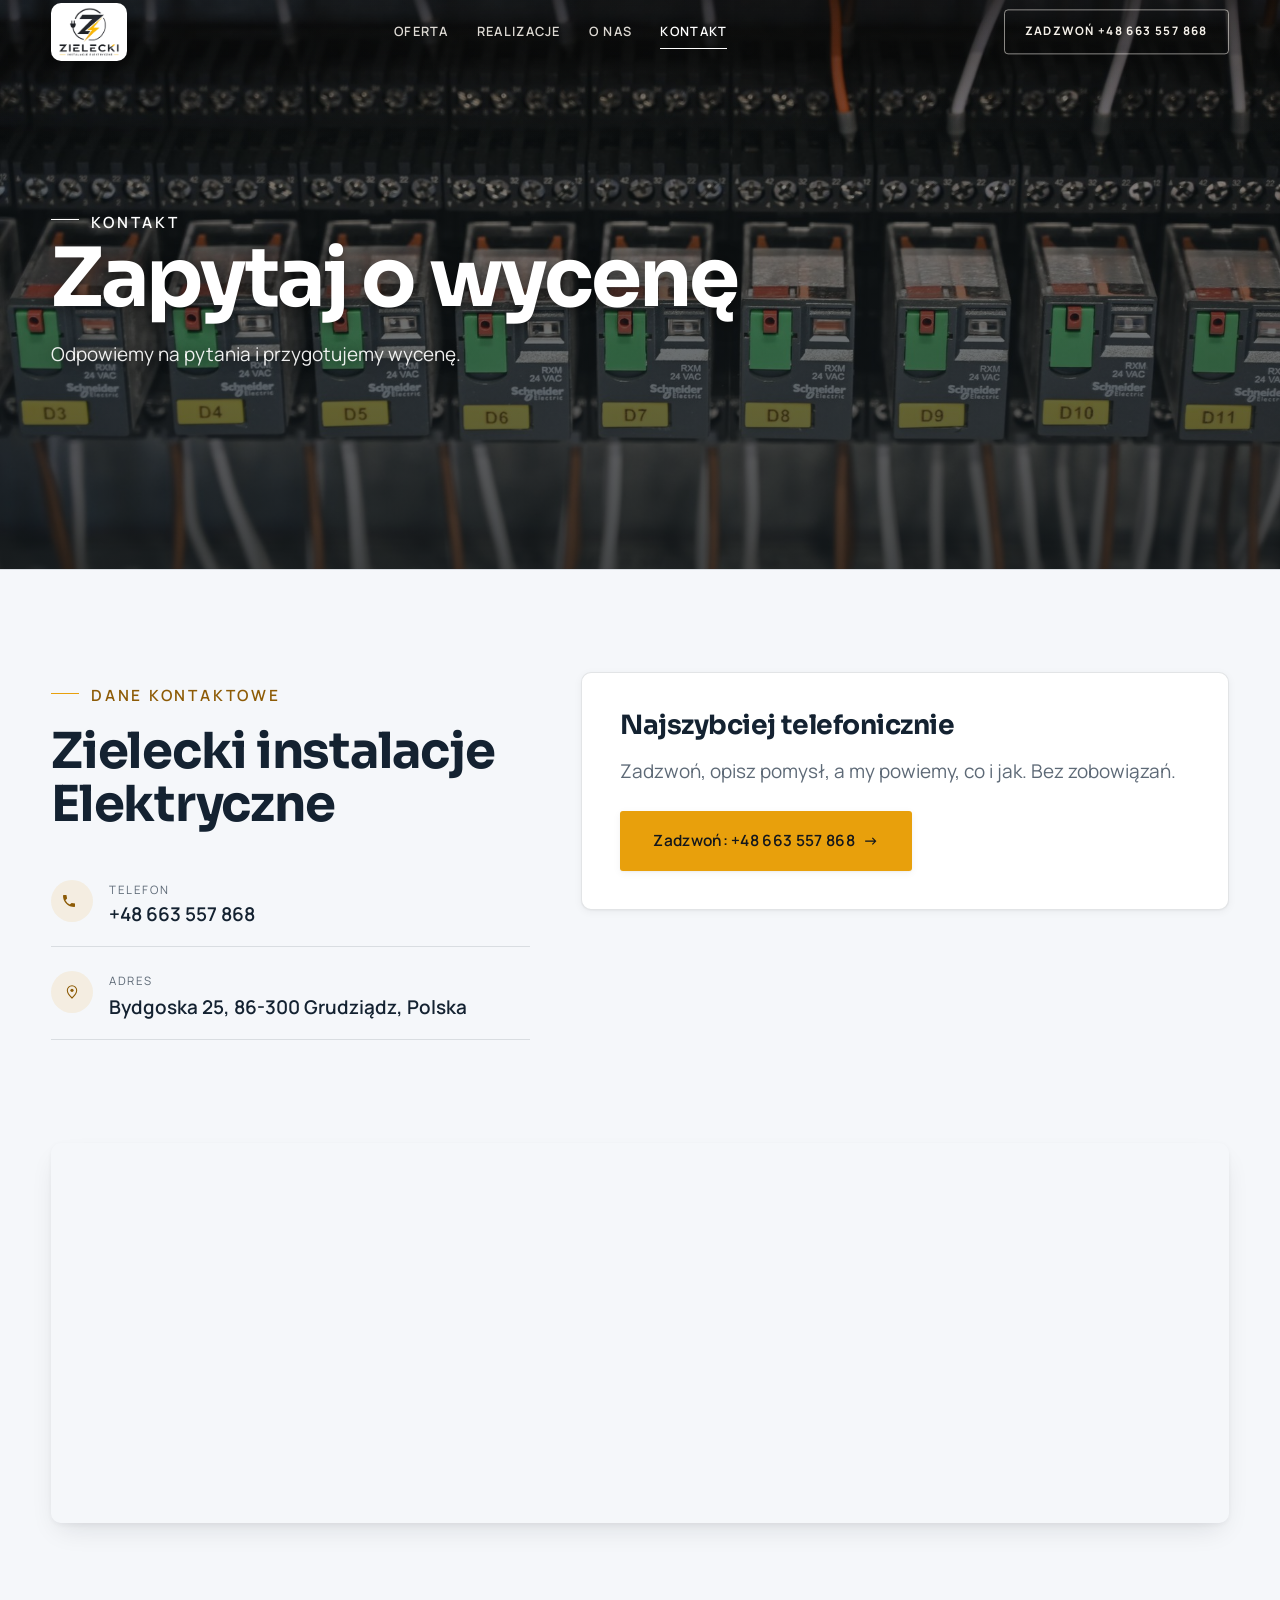
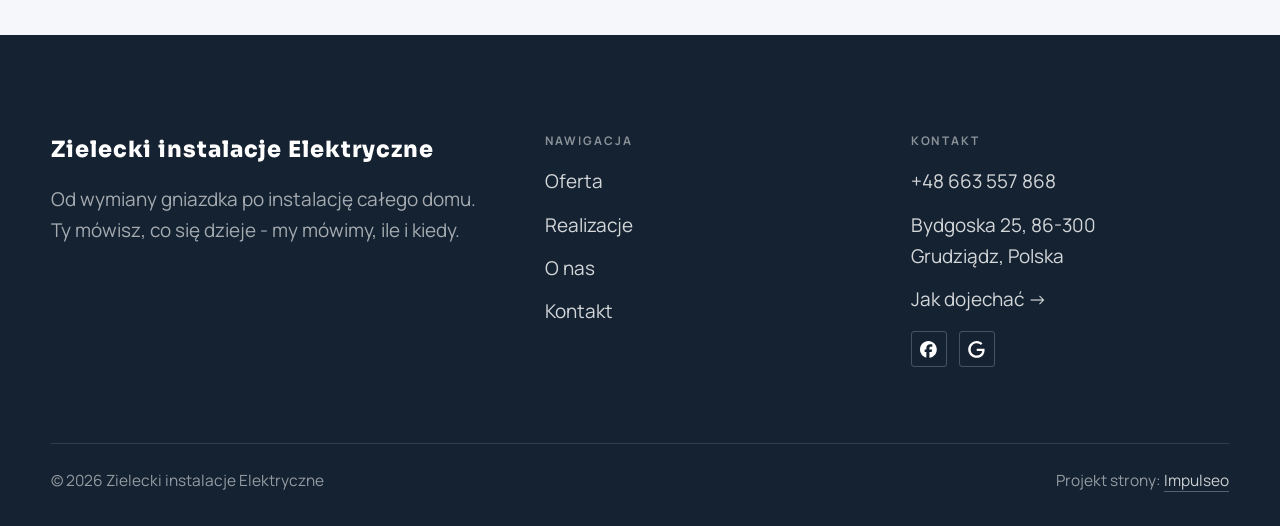
==== kontakt.html @ a2bf8d5e "Strona demo: zielecki-instalacje-elektryczne" ====
<!DOCTYPE html>
<html lang="pl">
<head>
<meta charset="UTF-8">
<meta name="viewport" content="width=device-width, initial-scale=1.0">
<title>Kontakt - Zielecki instalacje Elektryczne</title>
<meta name="description" content="Kontakt Zielecki instalacje Elektryczne - Bydgoska 25, 86-300 Grudziądz, Polska">
<link rel="canonical" href="https://kris20032.github.io/zielecki-instalacje-elektryczne/kontakt.html">
<meta name="robots" content="noindex, nofollow">
<meta property="og:type" content="website">
<meta property="og:locale" content="pl_PL">
<meta property="og:site_name" content="Zielecki instalacje Elektryczne">
<meta property="og:title" content="Kontakt - Zielecki instalacje Elektryczne">
<meta property="og:description" content="Kontakt Zielecki instalacje Elektryczne - Bydgoska 25, 86-300 Grudziądz, Polska">
<meta property="og:url" content="https://kris20032.github.io/zielecki-instalacje-elektryczne/kontakt.html">
<meta property="og:image" content="https://kris20032.github.io/zielecki-instalacje-elektryczne/img/og.jpg">
<meta property="og:image:width" content="1200">
<meta property="og:image:height" content="630">
<meta name="twitter:card" content="summary_large_image">
<link rel="preconnect" href="https://fonts.googleapis.com">
<link rel="preconnect" href="https://fonts.gstatic.com" crossorigin>
<link href="https://fonts.googleapis.com/css2?family=Sora:wght@600;700;800&family=Manrope:wght@400;500;600&display=swap" rel="stylesheet">
<link rel="stylesheet" href="assets/styles.css?v=295d6cc1">
</head>
<body>

<header class="nav">
  <div class="wrap nav-inner">
    <a class="brand brand-has-logo" href="index.html"><img class="brand-logo" src="img/logo.png" alt="Zielecki instalacje Elektryczne" width="615" height="501" decoding="async"></a>
    <nav class="nav-links">
      <a href="oferta.html">Oferta</a>
      <a href="realizacje.html">Realizacje</a>
      <a href="o-nas.html">O nas</a>
      <a href="kontakt.html" class="active" aria-current="page">Kontakt</a>
      <a href="tel:+48663557868" class="btn btn-accent">Zadzwoń +48 663 557 868</a>
    </nav>
    <button class="nav-toggle" aria-label="Menu"><span></span><span></span><span></span></button>
  </div>
</header>

<main>
<section class="pagehead">
  <img src="img/g14.jpg" alt="Zielecki instalacje Elektryczne - Zapytaj o wycenę" width="1880" height="1251" decoding="async">
  <div class="wrap">
    <span class="eyebrow">Kontakt</span>
    <h1>Zapytaj o wycenę</h1>
    <p>Odpowiemy na pytania i przygotujemy wycenę.</p>
  </div>
</section>
<section>
  <div class="wrap contact-grid">
    <div class="reveal">
      <span class="eyebrow">Dane kontaktowe</span>
      <h2 style="margin:var(--space-4) 0 var(--space-6)">Zielecki instalacje Elektryczne</h2>
      <div class="info-list">
        <div class="info-row"><div class="ic"><svg class="ico-tel" width="16" height="16" viewBox="0 0 24 24" fill="none" aria-hidden="true"><path d="M6.6 10.8a15.5 15.5 0 0 0 6.6 6.6l2.2-2.2a1 1 0 0 1 1-.24 11.4 11.4 0 0 0 3.6.58 1 1 0 0 1 1 1V20a1 1 0 0 1-1 1A17 17 0 0 1 3 4a1 1 0 0 1 1-1h3.5a1 1 0 0 1 1 1c0 1.25.2 2.46.58 3.6a1 1 0 0 1-.25 1l-2.23 2.2Z" fill="currentColor"/></svg></div><div><div class="lbl">Telefon</div><a class="val" href="tel:+48663557868">+48 663 557 868</a></div></div>
        <div class="info-row"><div class="ic"><svg class="ico-pin" width="16" height="16" viewBox="0 0 24 24" fill="none" aria-hidden="true"><path d="M12 21s7-6.1 7-11.5A7 7 0 0 0 5 9.5C5 14.9 12 21 12 21Z" stroke="currentColor" stroke-width="1.6" fill="none"/><circle cx="12" cy="9.5" r="2.4" fill="currentColor"/></svg></div><div><div class="lbl">Adres</div><div class="val">Bydgoska 25, 86-300 Grudziądz, Polska</div></div></div>
      </div>
    </div>
    <div class="reveal">
      <div class="form">
        <h3 style="margin-bottom:var(--space-4)">Najszybciej telefonicznie</h3>
        <p class="muted" style="margin-bottom:var(--space-5)">Zadzwoń, opisz pomysł, a my powiemy, co i jak. Bez zobowiązań.</p>
        <a href="tel:+48663557868" class="btn btn-accent" style="justify-content:center">Zadzwoń: +48 663 557 868 <span class="arr">→</span></a>
      </div>
    </div>
  </div>
</section>
<section style="padding-top:0">
  <div class="wrap reveal">
    <iframe class="map" title="Zielecki instalacje Elektryczne - Grudziądz" src="https://maps.google.com/maps?q=53.4748851%2C18.7412002&z=15&output=embed" loading="lazy" referrerpolicy="no-referrer-when-downgrade"></iframe>
  </div>
</section>
</main>

<footer>
  <div class="wrap">
    <div class="foot-grid">
      <div class="foot-brand">
        <div class="name">Zielecki instalacje Elektryczne</div>
        <p>Od wymiany gniazdka po instalację całego domu. Ty mówisz, co się dzieje - my mówimy, ile i kiedy.</p>
      </div>
      <div class="foot-col">
        <h4>Nawigacja</h4>
        <a href="oferta.html">Oferta</a>
        <a href="realizacje.html">Realizacje</a>
        <a href="o-nas.html">O nas</a>
        <a href="kontakt.html">Kontakt</a>
      </div>
      <div class="foot-col">
        <h4>Kontakt</h4>
        <a href="tel:+48663557868">+48 663 557 868</a>
        <p>Bydgoska 25, 86-300 Grudziądz, Polska</p>
        <a href="https://maps.google.com/?cid=4950786226111756278&g_mp=Cidnb29nbGUubWFwcy5wbGFjZXMudjEuUGxhY2VzLlNlYXJjaFRleHQQAhgEIAA" target="_blank" rel="noopener">Jak dojechać →</a>
      <div class="foot-soc">
        <a class="soc" href="https://www.facebook.com/p/Zielecki-instalacje-elektryczne-100069673297757/" target="_blank" rel="noopener" aria-label="Facebook - Zielecki instalacje Elektryczne"><svg viewBox="0 0 24 24" aria-hidden="true" focusable="false"><path d="M9.101 23.691v-7.98H6.627v-3.667h2.474v-1.58c0-4.085 1.848-5.978 5.858-5.978.401 0 .955.042 1.468.103a8.68 8.68 0 0 1 1.141.195v3.325a8.623 8.623 0 0 0-.653-.036 26.805 26.805 0 0 0-.733-.009c-.707 0-1.259.096-1.675.309a1.686 1.686 0 0 0-.679.622c-.258.42-.374.995-.374 1.752v1.297h3.919l-.386 2.103-.287 1.564h-3.246v8.245C19.396 23.238 24 18.179 24 12.044c0-6.627-5.373-12-12-12s-12 5.373-12 12c0 5.628 3.874 10.35 9.101 11.647Z" fill="currentColor"/></svg></a>
        <a class="soc" href="https://maps.google.com/?cid=4950786226111756278&g_mp=Cidnb29nbGUubWFwcy5wbGFjZXMudjEuUGxhY2VzLlNlYXJjaFRleHQQAhgEIAA" target="_blank" rel="noopener" aria-label="Google - Zielecki instalacje Elektryczne"><svg viewBox="0 0 24 24" aria-hidden="true" focusable="false"><path d="M12.48 10.92v3.28h7.84c-.24 1.84-.853 3.187-1.787 4.133-1.147 1.147-2.933 2.4-6.053 2.4-4.827 0-8.6-3.893-8.6-8.72s3.773-8.72 8.6-8.72c2.6 0 4.507 1.027 5.907 2.347l2.307-2.307C18.747 1.44 16.133 0 12.48 0 5.867 0 .307 5.387.307 12s5.56 12 12.173 12c3.573 0 6.267-1.173 8.373-3.36 2.16-2.16 2.84-5.213 2.84-7.667 0-.76-.053-1.467-.173-2.053H12.48z" fill="currentColor"/></svg></a>
      </div>
      </div>
    </div>
    <div class="foot-bot">
      <span>© 2026 Zielecki instalacje Elektryczne</span>
      <span>Projekt strony: <a class="foot-credit" href="https://impulseo.pl" target="_blank" rel="noopener">Impulseo</a></span>
    </div>
  </div>
</footer>
<div class="sticky-call"><a class="sc-call" href="tel:+48663557868"><svg class="ico-tel" width="16" height="16" viewBox="0 0 24 24" fill="none" aria-hidden="true"><path d="M6.6 10.8a15.5 15.5 0 0 0 6.6 6.6l2.2-2.2a1 1 0 0 1 1-.24 11.4 11.4 0 0 0 3.6.58 1 1 0 0 1 1 1V20a1 1 0 0 1-1 1A17 17 0 0 1 3 4a1 1 0 0 1 1-1h3.5a1 1 0 0 1 1 1c0 1.25.2 2.46.58 3.6a1 1 0 0 1-.25 1l-2.23 2.2Z" fill="currentColor"/></svg> Zadzwoń</a><a class="sc-quote" href="kontakt.html">Wyślij zdjęcie usterki</a></div>
<div class="demo-wazne" data-do="2026-10-12" data-cykl="3" hidden><svg class="dw-ico" width="13" height="13" viewBox="0 0 24 24" fill="none" aria-hidden="true"><circle cx="12" cy="12" r="8.6" stroke="currentColor" stroke-width="1.8"/><path d="M12 7.2V12l3.3 2" stroke="currentColor" stroke-width="1.8" stroke-linecap="round"/></svg><span class="dw-txt"></span></div>

<script src="assets/main.js"></script>
</body>
</html>
---- assets/styles.css ----
/* ============================================================
   STOLBASZ — premium, architektoniczny B2B fit-out
   Jasna paleta, zero brązu. System wg premium-web-craft.
   Projekt strony: Impulseo (impulseo.pl)
   ============================================================ */

:root{
  /* PALETA — jasna, architektoniczna, chłodna */
  --paper:#f5f7fa;          /* główne tło */
  --paper-2:#e7edf3;        /* sekcje alternatywne (chłodny jasny szary) */
  --paper-3:#e7edf3;        /* delikatne wypełnienia */
  --ink:#142231;            /* tekst główny — chłodny grafit */
  --ink-soft:#2c3e52;       /* nagłówki drugorzędne */
  --muted:#697785;          /* tekst poboczny */
  --line:rgba(20,34,49,.12);/* hairline */
  --accent:#e8a00c;         /* stonowany petrol-slate — jedyny akcent */
  --accent-d:#c47f06;
  --accent-soft:rgba(232,160,12,.10);
  --dark:#142231;           /* sekcje ciemne (stopka/CTA) */

  /* HOVER ZDJĘĆ — JEDEN standard dla całego silnika (decyzja K. 04.08.2026, artefakt z wariantami).
     AKTUALNE (K.+Szymon 09.08.2026, wybór z artefaktu 6 wariantów): zoom 1.05 przy 1.4s -
     przy tak długim czasie mocniejszy kadr NIE skacze, tylko „oddycha". Poprzedni standard
     (1.02 / .55s z 04.08) odbierany jako dynamiczny i szybki.
     Spoczynek lekko przygaszony, ale TYLKO tam, gdzie jest mysz (@media hover:hover) —
     na telefonie zdjęcia zostają w pełnej jasności. */
  --img-zoom:1.05;                   /* K.+Szymon 09.08: wariant F z artefaktu porównawczego */
  --img-rest:brightness(.95) saturate(.99);
  --img-hot:brightness(1.06) saturate(1.05);
  --img-dur:1.4s;                    /* K.+Szymon 09.08 (wariant F): powoli = elegancko */
  --img-ease:cubic-bezier(.16,.84,.44,1);  /* miękki ogon, efekt „oddychania" */

  /* ODSTĘPY — skala 4/8 */
  --space-1:4px; --space-2:8px; --space-3:12px; --space-4:16px; --space-5:24px;
  --space-6:32px; --space-7:48px; --space-8:64px; --space-9:96px; --space-10:128px;

  /* TYPOGRAFIA — fluid clamp() (skala podbita 16.07.2026: większe, czytelniejsze litery — uwaga Adama) */
  --text-sm:clamp(.9rem,.87rem + .12vw,1rem);
  --text-base:clamp(1.08rem,1.04rem + .18vw,1.2rem);
  --text-lg:clamp(1.24rem,1.15rem + .34vw,1.44rem);
  --text-h3:clamp(1.34rem,1.22rem + .55vw,1.66rem);
  --text-h2:clamp(2.1rem,1.66rem + 2.1vw,3.1rem);
  --text-h1:clamp(2.9rem,2.1rem + 4vw,5.1rem);

  /* PROMIENIE — architektoniczne, raczej ostre */
  --r-sm:3px; --r-md:6px; --r-lg:10px;

  /* RUCH */
  --ease:cubic-bezier(.25,.46,.45,.94); --dur:.24s;

  /* CIENIE — miękkie, warstwowe */
  --sh-sm:0 1px 2px rgba(16,24,32,.04), 0 2px 8px rgba(16,24,32,.05);
  --sh-md:0 2px 6px rgba(16,24,32,.05), 0 12px 28px -8px rgba(16,24,32,.12);
  --sh-lg:0 6px 14px rgba(16,24,32,.07), 0 26px 56px -18px rgba(16,24,32,.22);

  --hairline:1px solid var(--line);

  --font-display:'Sora','Manrope',sans-serif;
  --font-body:'Manrope',sans-serif;
}

*{box-sizing:border-box;margin:0;padding:0}
html{scroll-behavior:smooth}
body{
  font-family:var(--font-body);
  font-size:var(--text-base);
  line-height:1.65;
  color:var(--ink);
  background:var(--paper);
  -webkit-font-smoothing:antialiased;
  text-rendering:optimizeLegibility;
}
img{max-width:100%;height:auto;display:block}  /* height:auto = width/height z atrybutów trzyma proporcje (TOP#12) */
a{color:inherit;text-decoration:none}

.wrap{width:min(92%,1180px);margin-inline:auto}
section{padding-block:clamp(52px,6.5vw,96px)}

h1,h2,h3{font-family:var(--font-display);font-weight:700;line-height:1.08;letter-spacing:-.02em;color:var(--ink)}
h1{font-size:var(--text-h1);letter-spacing:-.035em}
h2{font-size:var(--text-h2);letter-spacing:-.025em}
h3{font-size:var(--text-h3)}
/* MIARA — długość wiersza. WCAG 2.2 SC 1.4.8: max 80 znaków; Butterick: 45–90.
   68ch daje realnie 72–78 znaków polskiego tekstu, czyli z zapasem pod granicą.
   Wcześniej limit miał TYLKO <p> — <li>, <blockquote> i <dd> nie miały żadnego,
   i to jedyny powód, dla którego 23 bloki na dwóch oddanych stronach jadą po
   83–106 znaków w wierszu (pomiar 07.08.2026, bramka `miara`).
   ⚠️ Listy i definicje ograniczamy TYLKO bez klasy: `ul`/`ol` z klasą to u nas
   układ (siatki kafli, menu), a nie tekst ciągły — tam miarę wyznacza układ. */
/* 60ch, nie 68ch (K. 10.08): po zmianie fontów na węższe kroje (DM Sans i spółka)
   w 68ch mieściło się ~90 znaków - bramka pikselowa słusznie zgłaszała przekroczenie
   granicy 80. Pomiar na żywej przeglądarce: 60ch = 90 znaków, 53ch = ~78 znaków, czyli normę WCAG 1.4.8. */
:root{ --miara:53ch }
p{max-width:min(100%,var(--miara))}
blockquote,
ul:not([class])>li, ol:not([class])>li,
dl:not([class])>dd{max-width:min(100%,var(--miara))}

/* ⚠️ Świadomie BEZ wyjątku `.tile p,.card p,.svc p{max-width:none}`, choć nasuwa się sam:
   te akapity BYŁY już ograniczone (stare `p{max-width:65ch}`), więc „wyjątek" nie odblokowałby
   niczego nowego — tylko ROZLUŹNIŁ stan sprzed zmiany na wszystkich demach naraz.
   `figcaption` żadna z reguł wyżej nie dotyczy, więc też nie potrzebuje zwolnienia. */

/* ŁAMANIE. `balance` wyrównuje długości wierszy w nagłówku, `pretty` pilnuje ostatniego
   wiersza akapitu, żeby nie został w nim jeden wyraz. Obsługiwane od Chrome 117 /
   Safari 17.5; starsze przeglądarki po prostu ignorują tę własność.
   `text-wrap:pretty` nie występowało dotąd ANI RAZ w silniku ani w repo klientów. */
h1,h2,h3,.lead,.lede{text-wrap:balance}
p,li,blockquote,dd{text-wrap:pretty}

.eyebrow{
  font-family:var(--font-body);
  font-size:var(--text-sm);
  font-weight:600;
  letter-spacing:.18em;
  text-transform:uppercase;
  color:var(--accent);
  display:inline-flex;align-items:center;gap:var(--space-3);
}
/* flex:none + margin-top = kreska trzyma się PIERWSZEJ linii. Wcześniej align-items:center
   centrowało ją względem całego bloku i przy zawinięciu (długi kicker typu
   „…WNĘTRZ · LESZNO · OD 2019") druga linia lądowała z brzydkim wcięciem. */
.eyebrow{align-items:flex-start}
.eyebrow>*,.eyebrow{text-wrap:balance}   /* dlugi kicker lamal sie na sierote typu samo „2019" w drugiej linii */
.eyebrow::before{content:"";width:28px;height:1px;background:var(--accent);display:inline-block;flex:none;margin-top:.62em}

.muted{color:var(--muted)}
.lead{font-size:var(--text-lg);line-height:1.55;color:var(--ink-soft);max-width:50ch}

/* ---------- BUTTONS ---------- */
.btn{
  display:inline-flex;align-items:center;gap:var(--space-2);
  font-weight:600;font-size:var(--text-sm);letter-spacing:.02em;
  padding:var(--space-4) var(--space-6);
  border-radius:var(--r-sm);
  transition:transform var(--dur) var(--ease),box-shadow var(--dur) var(--ease),background var(--dur) var(--ease);
  cursor:pointer;border:1px solid transparent;
}
.btn-accent{background:var(--accent);color:#fff;box-shadow:var(--sh-sm)}
.btn-accent:hover{background:var(--accent-d);transform:translateY(-2px);box-shadow:var(--sh-md)}
.btn-accent:active{transform:translateY(0);box-shadow:var(--sh-sm)}
.btn-ghost{background:transparent;color:var(--ink);border-color:var(--line)}
.btn-ghost:hover{border-color:var(--accent);color:var(--accent);transform:translateY(-2px)}
.btn-light{background:#fff;color:var(--ink);box-shadow:var(--sh-sm)}
.btn-light:hover{transform:translateY(-2px);box-shadow:var(--sh-md)}
.btn .arr{transition:transform var(--dur) var(--ease)}
.btn:hover .arr{transform:translateX(4px)}

/* ---------- NAV ---------- */
.nav{
  position:sticky;top:0;z-index:50;
  background:color-mix(in srgb,var(--paper) 88%,transparent);
  backdrop-filter:saturate(140%) blur(10px);
  border-bottom:var(--hairline);
}
.nav-inner{display:flex;align-items:center;justify-content:space-between;gap:var(--space-5);height:72px}
/* ANTY-NACHODZENIE (K. 05.08.2026): długa nazwa firmy + przycisk z pełnym numerem nie mieściły się w pasku
   i flex ściskał linki PONIŻEJ ich treści - "Kontakt" wchodził na ramkę "Zadzwoń +48 ...". Teraz ustępuje
   nazwa marki (skrót wielokropkiem), a menu i przycisk nigdy się nie kurczą ani nie zachodzą na siebie. */
.brand{display:flex;flex-direction:column;line-height:1;min-width:0;flex:0 1 auto}
.brand .name{font-family:var(--font-display);font-weight:800;font-size:1.35rem;letter-spacing:.04em;white-space:nowrap;overflow:hidden;text-overflow:ellipsis}
.brand .sub{font-size:.62rem;letter-spacing:.34em;text-transform:uppercase;color:var(--muted);margin-top:5px;white-space:nowrap;overflow:hidden;text-overflow:ellipsis}
.nav-links{display:flex;align-items:center;gap:var(--space-6);flex:0 0 auto}
.nav-links a{font-size:var(--text-sm);font-weight:500;color:var(--ink-soft);position:relative;padding-block:4px;white-space:nowrap;transition:color var(--dur) var(--ease)}
.nav-links a::after{content:"";position:absolute;left:0;bottom:0;width:0;height:1.5px;background:var(--accent);transition:width var(--dur) var(--ease)}
.nav-links a:hover,.nav-links a.active{color:var(--ink)}
.nav-links a:hover::after,.nav-links a.active::after{width:100%}
.nav-links .btn{padding:var(--space-2) var(--space-5)}
/* przyciski w nav: właściwy kolor (przebij .nav-links a) + bez podkreślenia */
.nav-links a.btn-accent{color:#fff}
.nav-links a.btn-ghost,.nav-links a.btn-light{color:var(--ink)}
/* CTA w pasku: NIE podkreślenie spod linków menu, ale ten sam przelatujący błysk,
   co na wszystkich innych przyciskach (zgłoszenie K. 13.08.2026 - „na hero jest efekt
   światła przechodzącego przez przycisk, na navbarze go nie ma, a mają być identyczne").
   Reguła `.nav-links a::after` jest silniejsza od `.btn::after`, więc trzeba jej
   geometrię wyzerować i wpisać połysk z nazwy - samo `display:none` gasiło efekt. */
.nav-links a.btn::after{
  display:block;content:"";position:absolute;inset:0;z-index:-1;pointer-events:none;
  width:auto;height:auto;border-radius:inherit;   /* kasuje geometrię podkreślenia (width:0;height:1.5px) */
  background:linear-gradient(100deg,transparent 32%,rgba(255,255,255,.20) 50%,transparent 68%);
  translate:-120% 0}
@media (prefers-reduced-motion:no-preference){
  .nav-links a.btn:hover::after{translate:120% 0;transition:translate .75s var(--mt-ease,cubic-bezier(.16,.84,.44,1))}
}
.nav-toggle{display:none;background:none;border:none;cursor:pointer;flex-direction:column;gap:5px;padding:8px}
.nav-toggle span{width:24px;height:2px;background:var(--ink);transition:var(--dur)}
/* Ciasny zakres MIĘDZY menu mobilnym a pełnym pulpitem: zbijamy odstępy i nazwę marki,
   żeby wszystko zmieściło się naturalnie, zanim w ogóle dojdzie do skracania wielokropkiem. */
@media(max-width:1280px) and (min-width:921px){
  .nav-links{gap:var(--space-4)}
  .nav-links .btn{padding:var(--space-2) var(--space-4)}
  .brand .name{font-size:1.15rem}
}

/* ---------- HERO (split) ---------- */
.hero{position:relative;overflow:hidden;border-bottom:var(--hairline)}
.hero-grid{display:grid;grid-template-columns:1.05fr .95fr;gap:clamp(24px,4vw,60px);align-items:center;
  padding-block:clamp(36px,4.5vw,64px)}
.hero-copy .eyebrow{margin-bottom:var(--space-5)}
.hero-copy h1{margin-bottom:var(--space-5)}
.hero-copy .lead{margin-bottom:var(--space-7)}
.hero-actions{display:flex;flex-wrap:wrap;gap:var(--space-4)}
.hero-art{position:relative;aspect-ratio:4/3;border-radius:var(--r-lg);overflow:hidden;box-shadow:var(--sh-lg)}
.hero-art img{width:100%;height:100%;object-fit:cover}
.hero-art::after{content:"";position:absolute;inset:0;background:linear-gradient(180deg,transparent 55%,rgba(18,24,28,.28))}
.hero-badge{position:absolute;left:var(--space-5);bottom:var(--space-5);z-index:2;
  background:rgba(252,252,251,.94);backdrop-filter:blur(4px);
  border-radius:var(--r-md);padding:var(--space-4) var(--space-5);box-shadow:var(--sh-md);max-width:78%}
.hero-badge strong{display:block;font-family:var(--font-display);font-size:1rem;letter-spacing:-.01em}
.hero-badge span{font-size:var(--text-sm);color:var(--muted)}

/* ---------- HERO duży / kinowy (strona główna) ---------- */
.hero-cine{position:relative;min-height:clamp(560px,82vh,840px);min-height:clamp(560px,82svh,840px);display:flex;align-items:center;overflow:hidden;border-bottom:var(--hairline)}
.hero-cine>img{position:absolute;inset:0;width:100%;height:100%;object-fit:cover;z-index:0}
.hero-cine::after{content:"";position:absolute;inset:0;z-index:1;
  background:linear-gradient(95deg,rgba(13,18,23,.86) 0%,rgba(13,18,23,.64) 32%,rgba(13,18,23,.24) 62%,rgba(13,18,23,.04) 100%)}
.hero-cine .wrap{position:relative;z-index:2;padding-block:var(--space-8)}
.hero-cine .hero-copy{max-width:660px}
.hero-cine .eyebrow{color:#fff;margin-bottom:var(--space-5)}
.hero-cine .eyebrow::before{background:#fff}
.hero-cine h1{color:#fff;margin-bottom:var(--space-5);font-size:clamp(2.9rem,2rem + 4.4vw,5.2rem);text-wrap:balance}
.hero-cine .lead{color:rgba(255,255,255,.92);max-width:48ch;margin-bottom:var(--space-7)}
.hero-cine .hero-actions{display:flex;flex-wrap:wrap;gap:var(--space-4)}
/* NISKIE OKNO (laptop z dokiem i paskami przeglądarki ma ~700-780 px wysokości widoku):
   H1 do 5.2rem + długi lead nie mieściły się i przyciski wypadały POD krawędź ekranu -
   klient widział stronę bez ani jednego CTA. Skalujemy w dół, zamiast przycinać treść. */
@media(min-width:821px) and (max-height:820px){
  .hero-cine{min-height:clamp(520px,94svh,780px)}
  .hero-cine .wrap{padding-block:var(--space-6)}
  .hero-cine h1{font-size:clamp(2.2rem,1.5rem + 2.6vw,3.6rem);margin-bottom:var(--space-4)}
  .hero-cine .eyebrow{margin-bottom:var(--space-4)}
  .hero-cine .lead{margin-bottom:var(--space-5);max-width:44ch}
}
@media(max-width:680px){
  .hero-cine{min-height:clamp(520px,76vh,640px);min-height:clamp(520px,76svh,640px);align-items:flex-end}
  .hero-cine::after{background:linear-gradient(0deg,rgba(13,18,23,.9) 6%,rgba(13,18,23,.45) 55%,rgba(13,18,23,.25) 100%)}
  .hero-cine .wrap{padding-bottom:var(--space-9)}
  /* TELEFON (~90% oglądających): lead potrafił zająć 8 linii i zepchnąć CTA poza pierwszy ekran.
     Zwężamy interlinię i skalę - treści nie ucinamy, bo to ona sprzedaje. */
  .hero-cine .lead{font-size:.98rem;line-height:1.5;margin-bottom:var(--space-5)}
  .hero-cine .eyebrow{font-size:.72rem;letter-spacing:.13em;margin-bottom:var(--space-4)}
  .hero-cine .eyebrow::before{width:20px}
  .hero-cine h1{margin-bottom:var(--space-4)}
}

/* full-bleed hero variant (podstrony) */
.pagehead{position:relative;min-height:46vh;min-height:46svh;display:flex;align-items:flex-end;overflow:hidden;border-bottom:var(--hairline)}
.pagehead img{position:absolute;inset:0;width:100%;height:100%;object-fit:cover}
/* 10.08.2026 (decyzja K.): mocniejsze przyciemnienie + cień pod tekstem. Bramka mierzyła na
   nagłówkach podstron 3,38-3,43:1 przy wymaganych 4,5 — jasne zdjęcie (hala, śnieg, niebo)
   podchodziło pod biały tekst. Zdjęcia klientów są różne, więc kontrast musi dawać WARSTWA,
   a nie szczęśliwy dobór kadru. */
.pagehead::after{content:"";position:absolute;inset:0;background:linear-gradient(180deg,rgba(18,24,28,.40),rgba(18,24,28,.76))}
.pagehead .wrap{position:relative;z-index:2;padding-block:var(--space-9);color:#fff}
.pagehead h1{color:#fff;max-width:18ch;text-shadow:0 2px 16px rgba(0,0,0,.55)}
.pagehead .eyebrow{color:#fff}
.pagehead .eyebrow::before{background:#fff}
.pagehead p{color:rgba(255,255,255,.92);margin-top:var(--space-4);max-width:54ch;text-shadow:0 1px 12px rgba(0,0,0,.5)}

/* ---------- STRIP (pasek skrótów / liczby) ---------- */
.strip{background:var(--dark);color:#fff}
/* PASEK HASEŁ — standard 04.08.2026 (decyzja K.): 5 haseł w JEDNYM rzędzie, tekst WYŚRODKOWANY,
   węższe marginesy boczne niż reszta strony (pasek ma iść szerzej), równe wysokości kolumn. */
.strip .wrap{width:min(96%,1440px);display:grid;grid-template-columns:repeat(5,1fr);
  gap:var(--space-5);padding-block:var(--space-7);align-items:stretch}
.strip .item .k{font-family:var(--font-display);font-size:clamp(1.05rem,.82rem + .85vw,1.55rem);
  font-weight:800;letter-spacing:-.02em;color:#fff;line-height:1.18;text-wrap:balance}
.strip .item .v{font-size:var(--text-sm);color:rgba(255,255,255,.66);margin-top:var(--space-2);line-height:1.4}
.strip .item{border-left:2px solid var(--accent);padding-inline:var(--space-4);
  text-align:center;display:flex;flex-direction:column;justify-content:center}
/* liczba kolumn = liczba haseł, żeby ostatnie nie zostawało samo w drugim rzędzie.
   Klasę n-N nadaje multipage.py; domyślnie (bez klasy) pasek jest 5-kolumnowy. */
.strip.n-2 .wrap{grid-template-columns:repeat(2,1fr)}
.strip.n-3 .wrap{grid-template-columns:repeat(3,1fr)}
.strip.n-4 .wrap{grid-template-columns:repeat(4,1fr);gap:var(--space-6)}
.strip.n-4 .item .k{font-size:clamp(1.3rem,1rem + 1.1vw,2rem)}
.strip.n-6 .wrap{grid-template-columns:repeat(6,1fr);gap:var(--space-4)}
.strip.n-6 .item .k{font-size:clamp(.98rem,.8rem + .7vw,1.35rem)}
/* równe łamanie: zamiast "długa linia + jedno słowo" obie linie zbliżonej długości */
.strip .item .k{text-wrap:balance}

/* ---------- SECTION HEAD ---------- */
.head{max-width:48rem;margin-bottom:var(--space-8)}
.head.center{margin-inline:auto;text-align:center}
.head .eyebrow{margin-bottom:var(--space-4)}
.head h2{margin-bottom:var(--space-4)}
.head p{color:var(--muted);font-size:var(--text-lg);line-height:1.55}
.head.center p{margin-inline:auto}

/* ---------- INTRO SPLIT ---------- */
.split{display:grid;grid-template-columns:.92fr 1.08fr;gap:clamp(28px,5vw,80px);align-items:center}
.split.rev{grid-template-columns:1.08fr .92fr}
.split.rev .split-art{order:-1}
.split-art{position:relative;aspect-ratio:5/4;border-radius:var(--r-lg);overflow:hidden;box-shadow:var(--sh-lg)}
.split-art img{width:100%;height:100%;object-fit:cover}
.split-copy h2{margin-bottom:var(--space-5)}
.split-copy p+p{margin-top:var(--space-4)}
.split-copy .btn{margin-top:var(--space-6)}

/* ---------- SERVICES (zakres) ---------- */
.svc-grid{display:grid;grid-template-columns:repeat(auto-fit,minmax(280px,1fr));gap:var(--space-5)}
.svc{background:#fff;border:var(--hairline);border-radius:var(--r-md);padding:var(--space-7) var(--space-6);
  transition:transform var(--dur) var(--ease),box-shadow var(--dur) var(--ease),border-color var(--dur) var(--ease);
  position:relative;overflow:hidden}
.svc::before{content:"";position:absolute;left:0;top:0;width:3px;height:0;background:var(--accent);transition:height var(--dur) var(--ease)}
.svc:hover{transform:translateY(-4px);box-shadow:var(--sh-md);border-color:transparent}
.svc:hover::before{height:100%}
.svc .ic{font-family:var(--font-display);font-size:.8rem;font-weight:700;letter-spacing:.12em;color:var(--accent);margin-bottom:var(--space-4)}
.svc h3{margin-bottom:var(--space-3);font-size:1.22rem}
.svc p{color:var(--muted);font-size:var(--text-base);line-height:1.6}

/* big detailed service rows */
.svc-row{display:grid;grid-template-columns:.8fr 1.2fr;gap:clamp(20px,4vw,60px);align-items:center;padding-block:var(--space-8)}
.svc-row+.svc-row{border-top:var(--hairline)}
.svc-row.rev{grid-template-columns:1.2fr .8fr}
/* Naprzemienny układ wierszy oferty: co drugi wiersz ma zdjęcie po PRAWEJ.
   Było `order:-1` — martwy kod, bo zdjęcie i tak jest pierwszym dzieckiem w HTML,
   więc wszystkie wiersze wyglądały identycznie (zdjęcie zawsze z lewej), a `rev`
   zmieniało tylko szerokość kolumn. Znalezione 29.07.2026 przy różnicowaniu kierunków
   animacji (pomiar pozycji: art.mid 390/502 przy row.mid 756 — zawsze lewa strona). */
.svc-row.rev .svc-row-art{order:2}
.svc-row-art{aspect-ratio:4/3;border-radius:var(--r-md);overflow:hidden;box-shadow:var(--sh-md)}
.svc-row-art img{width:100%;height:100%;object-fit:cover}
.svc-row h3{font-size:1.5rem;margin-bottom:var(--space-4)}
.svc-row .num{font-family:var(--font-display);font-size:.85rem;font-weight:700;letter-spacing:.14em;color:var(--accent);display:block;margin-bottom:var(--space-3)}
.svc-row ul{list-style:none;margin-top:var(--space-4);display:flex;flex-direction:column;gap:var(--space-2)}
.svc-row li{position:relative;padding-left:var(--space-5);color:var(--muted);font-size:var(--text-base)}
.svc-row li::before{content:"";position:absolute;left:0;top:.62em;width:8px;height:1px;background:var(--accent)}

/* ---------- GALLERY (realizacje) ---------- */
.gallery{display:grid;grid-template-columns:repeat(12,1fr);gap:var(--space-4);grid-auto-rows:200px}
/* GALERIA MASONRY — pionowe zdjęcia (portrety beauty/wellness) bez przycinania: kolumny, height auto */
.gallery-masonry{column-count:3;column-gap:var(--space-4)}
@media(max-width:900px){.gallery-masonry{column-count:2}}
@media(max-width:560px){.gallery-masonry{column-count:1}}
.gallery-masonry .m-tile{break-inside:avoid;margin:0 0 var(--space-4);padding:0;position:relative;overflow:hidden;border-radius:var(--r-md);border:1px solid var(--line)}
.gallery-masonry .m-tile img{width:100%;height:auto;display:block}
.gallery-masonry .m-tile .cap{position:absolute;left:0;right:0;bottom:0;padding:var(--space-4);color:#fff;background:linear-gradient(0deg,rgba(0,0,0,.55),transparent);font-size:var(--text-sm)}
.gallery-masonry .m-tile .cap small{display:block;font-weight:400;opacity:.78;letter-spacing:.04em;text-transform:uppercase;font-size:.66rem;margin-top:3px}
.tile{position:relative;overflow:hidden;border-radius:var(--r-md);box-shadow:var(--sh-sm);
  transition:transform var(--dur) var(--ease),box-shadow var(--dur) var(--ease)}
.tile img{width:100%;height:100%;object-fit:cover;
  transition:transform var(--img-dur) var(--img-ease),filter var(--img-dur) var(--img-ease)}
.tile:hover{box-shadow:var(--sh-md)}
.tile .cap{position:absolute;left:0;right:0;bottom:0;padding:var(--space-5) var(--space-4) var(--space-4);
  /* mocniejszy spad + cien pod tekstem: na JASNYCH zdjeciach klienta (biale fronty, sciany)
     slaby gradient dawal kontrast ~1.5:1 zamiast wymaganych 3.6:1 (bramka wygladu, 10.08.2026) */
  background:linear-gradient(transparent 10%,rgba(18,24,28,.55) 40%,rgba(18,24,28,.88) 68%,rgba(18,24,28,.99));color:#fff;
  text-shadow:0 1px 2px rgba(0,0,0,.85),0 2px 10px rgba(0,0,0,.55);
  font-size:var(--text-sm);font-weight:600;letter-spacing:.01em;
  opacity:0;transform:translateY(8px);transition:var(--dur) var(--ease)}
.tile:hover .cap{opacity:1;transform:translateY(0)}
.tile .cap small{display:block;font-weight:400;opacity:.78;letter-spacing:.04em;text-transform:uppercase;font-size:.66rem;margin-top:3px}
/* bento spans */
.t-wide{grid-column:span 6}
.t-tall{grid-column:span 6;grid-row:span 2}
.t-std{grid-column:span 6}
.t-third{grid-column:span 4}
.t-two3{grid-column:span 8}

/* ---------- TRUST / WIARYGODNOŚĆ ---------- */
.trust{background:var(--paper-2)}
.trust-grid{display:grid;grid-template-columns:repeat(auto-fit,minmax(240px,1fr));gap:var(--space-5);margin-top:var(--space-7)}
.trust-card{background:#fff;border-radius:var(--r-md);padding:var(--space-7) var(--space-6);box-shadow:var(--sh-sm);border-top:3px solid var(--accent)}
.trust-card .big{font-family:var(--font-display);font-size:clamp(1.8rem,1.3rem + 1.6vw,2.6rem);font-weight:800;letter-spacing:-.02em;color:var(--ink);line-height:1}
.trust-card h3{font-size:1.12rem;margin:var(--space-3) 0 var(--space-2)}
.trust-card p{color:var(--muted);font-size:var(--text-base);line-height:1.55}

/* ---------- CTA band ---------- */
.cta{background:var(--dark);color:#fff;position:relative;overflow:hidden}
/* telefon w CTA: na ciemnym tle biały (domyślnie), rodziny z JASNYM tłem CTA
   nadpisują to u siebie - wcześniej kolor siedział w stylu inline i wygrywał z rodziną. */
.cta .btn-ghost-cta{color:#fff;border-color:rgba(255,255,255,.3)}
.cta .wrap{display:grid;grid-template-columns:1.4fr .6fr;gap:var(--space-7);align-items:center;position:relative;z-index:2}
.cta h2{color:#fff;max-width:20ch}
.cta p{color:rgba(255,255,255,.74);margin-top:var(--space-4)}
.cta-actions{display:flex;flex-direction:column;gap:var(--space-3);align-items:flex-start}
.cta::before{content:"";position:absolute;right:-80px;top:-80px;width:360px;height:360px;border-radius:50%;
  background:radial-gradient(circle,var(--accent-soft),transparent 70%)}

/* ---------- CONTACT ---------- */
.contact-grid{display:grid;grid-template-columns:.85fr 1.15fr;gap:clamp(28px,4vw,56px);align-items:start}
.info-list{display:flex;flex-direction:column;gap:var(--space-2)}
.info-row{display:flex;gap:var(--space-4);align-items:flex-start;padding-block:var(--space-4);border-bottom:var(--hairline)}
.info-row .ic{flex:none;width:42px;height:42px;display:grid;place-items:center;border-radius:50%;
  background:var(--accent-soft);color:var(--accent);font-size:1.05rem}
.info-row .lbl{font-size:.72rem;letter-spacing:.14em;text-transform:uppercase;color:var(--muted)}
.info-row .val{font-weight:600;font-size:var(--text-base);margin-top:2px}
.info-row a.val:hover{color:var(--accent)}
.map{border:none;border-radius:var(--r-lg);box-shadow:var(--sh-md);width:100%;height:100%;min-height:380px;filter:grayscale(.2) contrast(1.02)}
.form{background:#fff;border:var(--hairline);border-radius:var(--r-lg);padding:clamp(24px,3vw,40px);box-shadow:var(--sh-sm)}
.form .fld{margin-bottom:var(--space-5)}
.form label{display:block;font-size:var(--text-sm);font-weight:600;margin-bottom:var(--space-2)}
.form input,.form textarea{width:100%;font-family:inherit;font-size:var(--text-base);color:var(--ink);
  padding:var(--space-4);border:var(--hairline);border-radius:var(--r-sm);background:var(--paper);transition:border-color var(--dur)}
.form input:focus,.form textarea:focus{outline:none;border-color:var(--accent);background:#fff}
.form textarea{resize:vertical;min-height:120px}
.form .note{font-size:var(--text-sm);color:var(--muted);margin-top:var(--space-3)}

/* ---------- FOOTER ---------- */
footer{background:var(--dark);color:#fff;padding-block:var(--space-9) var(--space-6)}
.foot-grid{display:grid;grid-template-columns:1.4fr 1fr 1fr;gap:var(--space-7);margin-bottom:var(--space-8)}
.foot-brand .name{font-family:var(--font-display);font-weight:800;font-size:1.4rem;letter-spacing:.04em}
.foot-brand p{color:rgba(255,255,255,.62);margin-top:var(--space-4);font-size:var(--text-base);max-width:38ch}
.foot-col h4{font-size:.74rem;letter-spacing:.16em;text-transform:uppercase;color:rgba(255,255,255,.5);margin-bottom:var(--space-4)}
.foot-col a,.foot-col p{display:block;color:rgba(255,255,255,.82);font-size:var(--text-base);margin-bottom:var(--space-3)}
.foot-col a:hover{color:#fff}
.foot-bot{border-top:1px solid rgba(255,255,255,.12);padding-top:var(--space-5);display:flex;justify-content:space-between;flex-wrap:wrap;gap:var(--space-3);
  font-size:var(--text-sm);color:rgba(255,255,255,.55)}
.foot-bot a:hover{color:#fff}
/* Podpis w stopce = klikalny link do impulseo.pl (31.07.2026). Ma być WIDOCZNIE klikalny,
   ale nie krzyczeć - stąd sam kolor jaśniejszy + delikatne podkreślenie na najeździe. */
.foot-bot a.foot-credit{color:rgba(255,255,255,.78);text-decoration:none;border-bottom:1px solid rgba(255,255,255,.28)}
.foot-bot a.foot-credit:hover{color:#fff;border-bottom-color:#fff}

/* ---------- REVEAL ---------- */
.reveal{opacity:0;transform:translateY(22px);transition:opacity .6s var(--ease),transform .6s var(--ease)}
.reveal.in{opacity:1;transform:none}

/* ---------- RESPONSIVE ---------- */
@media(max-width:920px){
  .hero-grid,.split,.split.rev,.svc-row,.svc-row.rev,.cta .wrap,.contact-grid,.foot-grid{grid-template-columns:1fr}
  .split.rev .split-art,.svc-row.rev .svc-row-art{order:0}
  .hero-art{aspect-ratio:16/10;max-height:420px}
  .strip .wrap,.strip.n-2 .wrap,.strip.n-3 .wrap,.strip.n-4 .wrap,.strip.n-6 .wrap{grid-template-columns:repeat(2,1fr);gap:var(--space-6)}
  .strip .item .k,.strip.n-6 .item .k{font-size:clamp(1.3rem,1.1rem + 1vw,2rem)}
  .gallery{grid-auto-rows:180px}
  .t-wide,.t-tall,.t-std,.t-third,.t-two3{grid-column:span 6}
  .t-tall{grid-row:span 1}
  .cta-actions{flex-direction:row;flex-wrap:wrap}
  .foot-grid{gap:var(--space-6)}
}
@media(max-width:680px){
  .nav-links{position:fixed;inset:72px 0 auto 0;background:var(--paper);flex-direction:column;align-items:stretch;
    gap:0;padding:var(--space-4) 6%;border-bottom:var(--hairline);box-shadow:var(--sh-md);
    transform:translateY(-120%);transition:transform var(--dur) var(--ease)}
  .nav-links.open{transform:translateY(0)}
  .nav-links a{padding-block:var(--space-4);border-bottom:var(--hairline)}
  .nav-links .btn{margin-top:var(--space-3);justify-content:center}
  .nav-toggle{display:flex}
  .strip .wrap,.strip.n-2 .wrap,.strip.n-3 .wrap,.strip.n-4 .wrap,.strip.n-6 .wrap{grid-template-columns:1fr}
  .gallery{grid-template-columns:repeat(6,1fr)}
  .foot-grid{grid-template-columns:1fr}
}
@media(prefers-reduced-motion:reduce){
  /* audyt 09.08 TOP#14: samo skrócenie duration przy animacji INFINITE = stroboskop
     (pętla .01ms miga ekranem); iteration-count:1 gasi pętlę naprawdę. Pseudoelementy
     też - tła hero (gastro/studio) animują ::before/img, blanket na * ich nie łapał. */
  *,*::before,*::after{animation-duration:.01ms!important;animation-iteration-count:1!important;animation-delay:0s!important;transition:none!important}
  .reveal{opacity:1!important;transform:none!important}
  html{scroll-behavior:auto}
}

/* ============================================================
   PREMIUM LAYER — destylat deep-researchu branż (anty-AI, spokój).
   Zmienne STOLBASZ (--accent/--ink/--paper/--line/--dark). Ruch ledwo
   zauważalny, krzywa cubic-bezier(.16,.84,.44,1); prefers-reduced-motion
   pokryte blanketem wyżej. Karty hairline zamiast cieni = #1 sygnał „nie-AI".
   ============================================================ */

/* więcej oddechu między sekcjami (liderzy: 110-130px) */
section{padding-block:clamp(64px,8vw,128px)}

/* 1) Aksamitny reveal — dłuższa, miękka krzywa zamiast „skoku" */
.reveal{transition:opacity .9s cubic-bezier(.16,.84,.44,1),transform .9s cubic-bezier(.16,.84,.44,1);will-change:opacity,transform}
/* stagger TYLKO w galerii (tam pozycja = porządek dzieci) */
.gallery .reveal:nth-child(2){transition-delay:.07s}
.gallery .reveal:nth-child(3){transition-delay:.14s}
.gallery .reveal:nth-child(4){transition-delay:.21s}
.gallery .reveal:nth-child(5){transition-delay:.28s}
.gallery .reveal:nth-child(6){transition-delay:.35s}

/* 2) Hero STATYCZNY na .hero-cine — Ken Burns CAŁKIEM WYŁĄCZONY 26.06 (3. zgłoszenie Szymona).
   GENEZA: animowanie scale na <img> hero z teksturami (cegły/framugi) re-samplinguje obraz
   klatka po klatce → na części ekranów drobne drganie/shimmer = „heroshot się trzęsie".
   translateY usunięto wcześniej, scale-only + will-change/GPU NIE wystarczyły do GWARANCJI gładkości.
   Krzysztof zażądał pewności („make sure, że błąd się nie pojawi") > efekt. Zero animacji = 0% drgania.
   Delikatny zoom zostaje TYLKO w pełnoekranowych hero gastro/studio (hg-bg/hs-bg — tło, inny
   mechanizm, chwalone, nigdy nie zgłaszane). NIE wracać do KB na .hero-cine bez realnego testu
   na sprzęcie klienta — to ryzyko regresji „trzęsienia”. */
/* BEZPIECZNY "wow" na hero = jednorazowy FADE-IN (opacity), nie zoom.
   opacity nie dotyka bitmapy → gładkie na KAŻDYM zdjęciu/ekranie/GPU, zero ryzyka migotania.
   Geometryczny ruch (scale/translate) na .hero-cine jest ZAKAZANY (bramka pilnuje). */
@keyframes heroFade{from{opacity:0}to{opacity:1}}
.hero-cine>img{transform:none;animation:heroFade 1.1s ease-out both}

/* 3) Akcentowy hairline pod nagłówkiem sekcji, który „rysuje się" przy wejściu */
.head h2{position:relative;padding-bottom:18px}
.head h2::after{content:"";position:absolute;left:0;bottom:0;height:1px;width:0;background:var(--accent);transition:width 1s cubic-bezier(.16,.84,.44,1) .15s}
.head.center h2::after{left:50%;transform:translateX(-50%)}
.head.reveal.in h2::after,.head.center.reveal.in h2::after{width:54px}

/* 4) Karty HAIRLINE zamiast cieni/zaokrągleń (najmocniejszy anty-AI detal) */
.svc{background:transparent;border:1px solid var(--line);border-radius:var(--r-sm);box-shadow:none}
.svc:hover{box-shadow:none;border-color:var(--accent);transform:translateY(-3px)}
.trust-card{background:transparent;box-shadow:none;border:1px solid var(--line);border-top:2px solid var(--accent);border-radius:var(--r-sm)}
.tile{box-shadow:none;border-radius:var(--r-sm)}
.tile:hover{box-shadow:none}

/* 5) Sticky-nav kondensuje się po przewinięciu (sygnał dopracowania) */
.nav{transition:box-shadow .4s ease,background .4s ease}
.nav.is-stuck{box-shadow:0 1px 0 var(--line),0 14px 30px -24px rgba(0,0,0,.45)}
.nav-inner{transition:height .35s var(--ease)}
.nav.is-stuck .nav-inner{height:60px}

/* 6) MANIFESTO — pełnoekranowy cytat-bohater (zastępuje generyczne „Dlaczego my") */
.manifesto{background:var(--paper-2);text-align:center}
.manifesto .wrap{max-width:60rem}
.manifesto p{font-family:var(--font-display);font-style:italic;font-size:clamp(1.6rem,1rem + 2.4vw,2.8rem);line-height:1.32;color:var(--ink-soft);margin-inline:auto;max-width:26ch;position:relative;padding-top:var(--space-8)}
.manifesto p::before{content:"";position:absolute;top:0;left:50%;transform:translateX(-50%);width:54px;height:1px;background:var(--accent)}
.manifesto p span{color:var(--accent);font-style:italic}

/* 7) GATEWAYS — 3 duże bramy-zdjęcia (zamiast paska menu usług) */
.gateways{display:grid;grid-template-columns:repeat(3,1fr);gap:var(--space-4)}
.gateway{position:relative;aspect-ratio:3/4;overflow:hidden;border-radius:var(--r-sm);display:block}
.gateway img{width:100%;height:100%;object-fit:cover;
  transition:transform var(--img-dur) var(--img-ease),filter var(--img-dur) var(--img-ease)}
.gateway::after{content:"";position:absolute;inset:0;background:linear-gradient(180deg,transparent 38%,rgba(18,24,28,.74))}
/* ===== HOVER ZDJĘĆ — jedno miejsce dla WSZYSTKICH kafli ze zdjęciem (K. 04.08.2026) ===== */
@media(hover:hover){
  .tile img,.gateway img,.m-tile img{filter:var(--img-rest)}
  .tile:hover img,
  .gateway:hover img,
  .m-tile:hover img{transform:scale(var(--img-zoom));filter:var(--img-hot)}
}
.m-tile img{transition:transform var(--img-dur) var(--img-ease),filter var(--img-dur) var(--img-ease)}
.gateway .g-ttl{position:absolute;left:0;right:0;bottom:0;z-index:2;padding:var(--space-6) var(--space-5);color:#fff;font-family:var(--font-display);font-size:1.45rem;letter-spacing:-.01em;line-height:1.15}
.gateway .g-ttl small{display:block;font-family:var(--font-body);font-size:var(--text-sm);font-weight:400;opacity:.82;letter-spacing:.03em;margin-top:5px}
@media(max-width:760px){.gateways{grid-template-columns:1fr}.gateway{aspect-ratio:16/10}}

/* 8) LOGO klienta w nagłówku (gdy podane --logo) */
/* 52px domyślnie (feedback Bartka 06.07.2026: 40px ginęło, uwaga padła 3x; ~56px sprawdzone na żywym demie anna-borowiec-makeup) */
.brand-logo{height:64px;width:auto;max-width:300px;object-fit:contain;display:block}
.nav.is-stuck .brand-logo{height:52px}
@media(max-width:680px){.brand-logo{height:46px;max-width:210px}}


/* === RWD: nagłówki na wąskich ekranach (dodane 17.07.2026 razem z fixem clamp) ===
   Po przywróceniu działania clamp() dolna granica --text-h1 (2.9rem) rozpychała
   dokument przy długich polskich słowach na telefonach. Tu ją zjeżdżamy. */
@media (max-width:560px){
  :root{
    --text-h1:clamp(1.9rem, 1.15rem + 4.4vw, 2.7rem);
    --text-h2:clamp(1.5rem, 1rem + 3vw, 2.1rem);
  }
  .hero-cine h1{font-size:clamp(1.9rem, 1.15rem + 4.4vw, 2.7rem)}
  h1,h2{overflow-wrap:break-word}
}

/* GODZINY (godziny_grid z briefu) — dzień po lewej, godziny po prawej. Wcześniej BRAK stylu
   powodował sklejenie "Poniedziałek-Piątek8:00-20:00" (dodane 2026-07-21). Neutralne dla dem bez grafiku. */
.godz{display:flex;flex-direction:column;gap:2px;max-width:440px;margin-top:8px}
.godz-row{display:flex;justify-content:space-between;align-items:baseline;gap:24px;padding:10px 0;border-bottom:1px solid var(--line)}
.godz-row:last-child{border-bottom:0}
.godz-row b{font-weight:600;color:var(--ink)}
.godz-row span{color:var(--muted);white-space:nowrap}

/* === FAQ (lekcja 08.08.2026) ===
   Sekcja faq_klinika() trafia NIE tylko do rodziny „klinika" (multipage.py: także układ FACHOWCY),
   a style leżały wyłącznie w families/klinika.css — u hydraulika/dekarza FAQ renderowało się jako
   goła lista <details> z domyślnym trójkącikiem przeglądarki (wpadka: demo Instalatorstwo Gała).
   Dlatego baza. Rodzina może to nadpisać na wierzchu. */
.faq-list{max-width:48rem;margin:var(--space-8) auto 0;display:flex;flex-direction:column;gap:var(--space-3)}
.faq-item{border:1px solid var(--line);border-radius:var(--r-md);background:var(--paper);padding:var(--space-4) var(--space-5)}
.faq-item summary{font-family:var(--font-display);font-weight:600;color:var(--ink);cursor:pointer;list-style:none;display:flex;justify-content:space-between;gap:1rem}
.faq-item summary::-webkit-details-marker{display:none}
.faq-item summary::after{content:"+";color:var(--accent-d);font-weight:700;font-size:1.2rem;line-height:1}
.faq-item[open] summary::after{content:"-"}
.faq-item p{color:var(--ink-soft);font-size:var(--text-base);line-height:1.6;margin:var(--space-3) 0 0}

/* === LICZBA OPINII PRZY SEKCJI OPINII (08.08.2026, wzorzec irismeble.pl, decyzja K.) ===
   Trzy cytaty bez kontekstu czyta się jak „firma ma trzy opinie". Ta linijka mówi wprost,
   ile ich jest naprawdę - dane i tak przychodzą z reconu i szły dotąd wyłącznie do hero.
   Baza, nie rodzina: sekcja opinii renderuje się we WSZYSTKICH układach, a style opinii
   leżą per rodzina - bez tego u części rodzin linijka byłaby gołym tekstem (ta sama pułapka
   co z FAQ wyżej). Rodzina może nadpisać na wierzchu. */
.op-meta{
  text-align:center;margin:calc(var(--space-3) * -1) 0 var(--space-6);
  color:var(--muted);font-size:var(--text-base);letter-spacing:.01em;
}
.op-meta .ico-star{color:var(--accent-d);margin-right:2px}

/* --- licznik ważności DEMA (pomysł K. 09.08) - tylko wersje pokazowe --- */
.demo-wazne{position:fixed;top:calc(var(--nav-h, 64px) + 14px);right:14px;z-index:95;
  display:inline-flex;align-items:center;gap:.45em;
  background:rgba(21,25,28,.82);color:#fff;font-size:.72rem;font-weight:600;letter-spacing:.01em;
  padding:.42em .8em .42em .62em;border-radius:999px;backdrop-filter:saturate(140%) blur(8px);
  border:1px solid rgba(255,255,255,.14);box-shadow:0 10px 24px -14px rgba(0,0,0,.6);
  pointer-events:none;
  /* NIE pokazuje się przy wejściu (K. 09.08) - wjeżdża dopiero po zejściu z hero */
  opacity:0;transform:translateY(-10px);
  transition:opacity .7s var(--ease),transform .7s var(--ease)}
.demo-wazne.is-on{opacity:1;transform:none}
.demo-wazne .dw-ico{flex:none;opacity:.85}
.demo-wazne b{font-weight:700;font-variant-numeric:tabular-nums;color:#FFD9A3}
.demo-wazne .dw-zeg{font-variant-numeric:tabular-nums;font-feature-settings:"tnum";
  opacity:.72;margin-left:.15em;letter-spacing:.01em}
.demo-wazne.is-pilne{background:rgba(150,32,28,.9);border-color:rgba(255,255,255,.2)}
.demo-wazne .dw-pilne{color:#FFE0DE}
@media(max-width:820px){.demo-wazne{top:auto;bottom:70px;right:10px}}

/* --- pasek mini-opinii pod hero (audyt 09.08 TOP#27) - tylko przy realnych recenzjach --- */
.opinie-mini{padding-block:0;border-bottom:var(--hairline)}
.opinie-mini .om-row{display:grid;grid-template-columns:repeat(3,1fr);gap:var(--space-6);padding-block:var(--space-5)}
.opinie-mini .om-item blockquote{font-size:var(--text-sm);color:var(--ink-soft);line-height:1.5;margin:0}
.opinie-mini .om-autor{display:block;margin-top:var(--space-2);font-size:.78rem;font-weight:600;color:var(--muted);letter-spacing:.04em}
@media(max-width:820px){.opinie-mini .om-row{grid-template-columns:1fr;gap:var(--space-4)}
  .opinie-mini .om-item:nth-child(n+3){display:none}}

/* --- AKCENT-TEKST (audyt 09.08 TOP#11/12, decyzja K.) ---------------------------
   Kolor firmowy jest jasny, dopóki nie musi być literą. --accent zostaje żywy
   (kreski, przyciski, pasek haseł); litera akcentowa na JASNYM tle bierze
   --accent-text (dokleja palette_auto; domyślnie accent-d). Tylko color -
   border/background/pseudo zostają żywe. Ciemna sekcja CTA = wyjątek. */
:root{--accent-text:var(--accent-d)}
.eyebrow, .svc .ic, .svc-row .num, .info-row .ic, .info-row a.val:hover,
.manifesto p span, .faq-item summary::after, .op-meta .ico-star, .op-star,
.fu-cta, .obszar-list li:hover, .btn-ghost:hover, .nav.nav-solid .brand .sub,
.proces-os .pc-cur, .os-on .proces-os .proces-line > li.os-done .pno { color:var(--accent-text) }
.cta .eyebrow { color:var(--accent) }

/* --- dostępność (audyt 09.08 TOP#23, podzbiór bezpieczny) --- */
html{scroll-padding-top:84px}                       /* kotwice nie chowają się pod sticky-nav */
:focus-visible{outline:2px solid var(--accent-text);outline-offset:2px}  /* widoczny fokus tylko z klawiatury */
main{display:block}

/* --- kafelek „Zobacz opinie w Google" (K. 09.08) - znak marki zamiast gołego linku --- */
.op-meta{text-align:center;max-width:none;margin-inline:auto}
.op-google{display:inline-flex;align-items:center;gap:.6em;
  padding:.62em 1.15em;border:1px solid var(--line);border-radius:999px;
  background:var(--paper);color:var(--ink);font-size:var(--text-sm);font-weight:600;
  transition:border-color var(--dur) var(--ease),box-shadow var(--dur) var(--ease),transform var(--dur) var(--ease)}
.op-google .op-g-ico{flex:none}                        /* oficjalny 4-kolorowy znak Google */
.op-google .arr{transition:transform var(--dur) var(--ease)}
.op-google:hover{border-color:var(--accent);box-shadow:var(--sh-sm);transform:translateY(-1px)}
.op-google:hover .arr{transform:translateX(3px)}

/* ============================================================
   HOVER KART I KAFLI - JEDEN STANDARD DLA WSZYSTKICH RODZIN (K. 10.08:
   „każde demo ma wyglądać tak premium"). Wcześniej premium-hover miała tylko
   rodzina fachowców (.fu-row), reszta rodzin renderowała karty bez reakcji.
   Zasada ta sama: reakcja NATYCHMIAST (0s), gaśnięcie łagodne; ledwie widoczne
   tło, kreska akcentu z lewej, strzałka rusza. Zero cieni-poduszek.
   ⛔ Świadomie POMIJAMY kafle ze zdjęciem (.tile/.gateway/.m-tile) - tam działa
   już zoom 1.05/1.4s i dokładanie ramek by go zabiło.
   ============================================================ */
.card, .svc, .gateway-txt, .menu-cat, .prod-card, .pak-card, .faq-item, .obj-tile{
  position:relative;transition:background .22s ease-out,border-color .22s ease-out}
.card::before, .menu-cat::before, .prod-card::before, .pak-card::before{
  content:"";position:absolute;left:0;top:0;bottom:0;width:3px;background:var(--accent);
  transform:scaleY(0);transform-origin:top;transition:transform .09s ease-out;border-radius:2px}
@media(hover:hover){
  .card:hover, .svc:hover, .menu-cat:hover, .prod-card:hover, .pak-card:hover{
    background:color-mix(in srgb,var(--accent) 9%,transparent);
    border-color:color-mix(in srgb,var(--accent) 45%,var(--line));
    transition-duration:0s}
  .card:hover::before, .menu-cat:hover::before,
  .prod-card:hover::before, .pak-card:hover::before{transform:scaleY(1)}
  .card:hover .arr, .svc:hover .arr, .menu-cat:hover .arr{transform:translateX(.3rem)}
}
.card .arr, .svc .arr, .menu-cat .arr{display:inline-block;transition:transform .1s ease-out}

/* ============================================================
   PLAKIETKA OPINII GOOGLE (K. 13.08.2026, wzór od Marcelego)
   Jedna forma we WSZYSTKICH układach hero (hg/hk/hs/ha/hd/tb/kt) zamiast
   gołego tekstu „★ Ocena 4,4 w Google · 7 opinii". Cudza ocena to najmocniejszy
   dowód zaufania na stronie - ma wyglądać jak odznaka, nie jak podpis.
   Tło i obwódka liczone z KOLORU TEKSTU, więc ta sama plakietka działa na
   ciemnym zdjęciu (biały napis → jasna mgiełka) i na jasnej sekcji (ciemny
   napis → delikatny szary). Zero osobnych wariantów do utrzymania.
   ============================================================ */
.g-badge{
  display:inline-flex;align-items:center;gap:.62em;
  padding:.52em 1em;border-radius:999px;
  background:color-mix(in srgb,currentColor 8%,transparent);
  border:1px solid color-mix(in srgb,currentColor 20%,transparent);
  -webkit-backdrop-filter:blur(6px);backdrop-filter:blur(6px);
  font-size:.98rem;line-height:1;font-weight:500;letter-spacing:.01em;
  white-space:nowrap;vertical-align:middle;max-width:100%}
.g-badge .gb-ico,.g-badge .gb-stars{flex:none}
.g-badge .gb-ocena{font-weight:700;font-size:1.08em;letter-spacing:.01em}
.g-badge .gb-txt{opacity:.92}
@media(max-width:560px){
  .g-badge{gap:.45em;padding:.45em .8em;font-size:.86rem}
  .g-badge .gb-stars{width:62px;height:12.4px}
  .g-badge .gb-ico{width:16px;height:16px}
}

/* === rodzina: fachowcy === */
/* ============================================================
   RODZINA: FACHOWCY (hydraulik/elektryk/remont/brukarstwo/ogrodzenia)
   Doklejane NA WIERZCH base.css. Dziedziczy paletę/fonty skórki (trade/elektryk).
   Filozofia: telefon-bohater + zaufanie + „bezpłatna wycena". Spokój, nie krzyk.
   (count-up i podwójny iframe mapy świadomie pominięte - krytyka blueprintu.)
   ============================================================ */

/* --- PROCES - oś „jak pracujemy" (podpis rodziny, czego nie ma w meblach) --- */
.proces{background:var(--paper-2)}
.proces-line{list-style:none;display:grid;grid-template-columns:repeat(4,1fr);gap:var(--space-5);position:relative;margin:0;padding:0}
.proces-line li{position:relative;padding-top:var(--space-7)}
.proces-line li::before{content:"";position:absolute;top:14px;left:0;right:0;height:1px;background:var(--line)}
.proces-line li:last-child::before{right:50%}
.proces-line li:first-child::before{left:50%}
.proces-line li::after{content:"";position:absolute;top:9px;left:calc(50% - 6px);width:11px;height:11px;border-radius:50%;background:var(--accent);box-shadow:0 0 0 4px var(--paper-2)}
.proces-line .pno{font-family:var(--font-display);font-weight:800;font-size:1.5rem;color:var(--accent);letter-spacing:-.02em;display:block;margin-bottom:var(--space-3);text-align:center}
.proces-line h3{font-size:1.1rem;margin-bottom:var(--space-2);text-align:center}
.proces-line p{color:var(--muted);font-size:var(--text-sm);line-height:1.5;text-align:center;max-width:26ch;margin-inline:auto}
@media(max-width:820px){
  .proces-line{grid-template-columns:1fr;gap:0}
  .proces-line li{padding:var(--space-5) 0 var(--space-5) var(--space-7)}
  .proces-line li::before{left:5px;right:auto;top:0;bottom:0;width:1px;height:auto}
  .proces-line li:first-child::before,.proces-line li:last-child::before{left:5px;right:auto}
  .proces-line li::after{top:var(--space-6);left:0}
  .proces-line .pno,.proces-line h3,.proces-line p{text-align:left;margin-inline:0}
}

/* --- OBSZAR DZIAŁANIA - lokalność (chipy z REALNEGO miasta, bez drugiego iframe) --- */
.obszar .head{text-align:center;margin-inline:auto}
.obszar .head .eyebrow{justify-content:center}
.obszar-list{list-style:none;display:flex;flex-wrap:wrap;justify-content:center;gap:var(--space-3);margin:0;padding:0;max-width:60rem;margin-inline:auto}
.obszar-list li{border:1px solid var(--line);border-radius:999px;padding:var(--space-2) var(--space-5);
  font-size:var(--text-sm);font-weight:600;color:var(--ink-soft);transition:border-color .24s var(--ease),color .24s var(--ease)}
.obszar-list li:hover{border-color:var(--accent);color:var(--accent)}
.obszar-list li.is-home{background:var(--accent);border-color:var(--accent);color:#fff}

/* --- STICKY-CALL - dolny pasek mobile (najważniejszy konwerter tej rodziny) --- */
.sticky-call{display:none}
@media(max-width:820px){
  .sticky-call{display:grid;grid-template-columns:1fr 1fr;gap:1px;position:fixed;left:0;right:0;bottom:0;z-index:90;
    background:var(--line);box-shadow:0 -6px 20px -10px rgba(0,0,0,.4);padding-bottom:env(safe-area-inset-bottom,0px);transition:transform .25s ease,opacity .25s ease}
  .sticky-call.schowany{transform:translateY(110%);opacity:0;pointer-events:none}
  .sticky-call a{padding:15px 8px;text-align:center;font-weight:700;font-size:.95rem;letter-spacing:.01em}
  .sc-call{background:var(--accent);color:#fff}
  .sc-quote{background:var(--paper);color:var(--ink)}
  body{padding-bottom:calc(64px + env(safe-area-inset-bottom,0px))}
}

/* --- Blok „Awaria? Dzwoń” (opcjonalny, hydraulik/elektryk) --- */
.awaria{background:var(--dark);color:#fff}
.awaria .wrap{display:flex;flex-wrap:wrap;align-items:center;justify-content:space-between;gap:var(--space-5);padding-block:var(--space-7)}
.awaria h3{color:#fff;font-size:clamp(1.3rem,1rem + 1.2vw,1.8rem)}
.awaria p{color:rgba(255,255,255,.72);margin-top:var(--space-2)}
.awaria .btn-accent{white-space:nowrap}

/* === CERTYFIKATY / CZYM PRACUJEMY (gated: renderuje sie tylko gdy brief poda certy/marki/gwarancja) - mocny lever dla dekarzy === */
.auto-marki .marki-list{display:flex;flex-wrap:wrap;justify-content:center;gap:clamp(.8rem,2.5vw,1.6rem);list-style:none;margin:var(--space-7) 0 0;padding:0}
.auto-marki .marki-list li{font-family:var(--font-display);text-transform:uppercase;letter-spacing:.12em;font-weight:600;
  font-size:clamp(.82rem,1.5vw,1rem);color:var(--ink-soft);padding:.5rem 1rem;border:1px solid var(--line);border-radius:var(--r-sm)}
.marki-gwar{text-align:center;color:var(--muted);font-size:var(--text-sm);margin-top:var(--space-6)}

/* ============================================================
   FAZA 3 - OSOBNY UKŁAD FACHOWCY (research wf_e4ed63db + krytyka z policzonym WCAG). Doklejane na wierzch.
   Tożsamość: ZAUFANIE + DUŻY TELEFON + DOWÓD. Dwublok hero (zdjęcie | lity panel), bezpośrednio, solidnie.
   ============================================================ */

/* --- P0 KONTRAST: bursztyn jako TEKST na jasnym = 2.0 FAIL (policzone). Naprawy (bursztyn->ciemny tekst / ink). --- */
.btn-accent{color:#14171c}                                  /* bursztyn + ciemny tekst = 8.28 PASS */
.sticky-call .sc-call{color:#14171c}                        /* sticky bursztyn + ciemny tekst */
.obszar-list li.is-home{background:var(--ink);border-color:var(--ink);color:#fff}  /* było bursztyn+biel 2.17 -> ink+biel 16.29 */
.proces-line .pno{color:var(--ink-soft)}                    /* numery procesu: było bursztyn 2.0 -> ink-soft (czytelne); kropka osi zostaje bursztyn (grafika) */

/* --- Ikona telefonu (uzywana w hero hf-phone-num; nav styluje silnik NAV NOBU) --- */
.ico-tel{vertical-align:-2px;margin-right:.3em}

/* === HERO FACHOWCY — WARIANT A „PEŁNY EKRAN" (wybór K. 27.07.2026; zastąpił dwublok 46%/54%).
   Powód zmiany: stary dwublok nie dobijał do końca ekranu (zostawał pusty pas nad promise-bar),
   zdjęcie było ucięte w wąski pasek, a dowód (ocena/gwarancja) siedział dopiero niżej w trust-bar.
   Teraz: zdjęcie na pełny ekran + gradient od lewej (tekst czytelny NIE przez wycięty panel,
   tylko przez policzony overlay), gigant-telefon, dowód w pierwszym ekranie.
   Zdjęcie zostaje PIERWSZYM dzieckiem sekcji (blur-guard + mobilny fallback). STATYCZNE, bez Ken Burns.
   Poprzednia wersja: fachowcy.css.bak-20260727-201952-przed-heroA === */
.hero-fach{position:relative;isolation:isolate;display:flex;align-items:center;
  min-height:clamp(560px,92vh,900px);min-height:clamp(560px,92svh,900px)}
.hf-photo{position:absolute;inset:0;width:100%;height:100%;object-fit:cover;display:block;
  background:var(--dark);z-index:-2}                          /* EAGER, bez animacji (zero janku) */
/* Gradient trzyma ciemno DO ~62% szerokości, bo dotąd sięga najdłuższa linia tekstu (.hf-inner 46rem).
   Wcześniejsza wersja jaśniała już od 34% i końcówki linii lądowały na jasnym tle. */
/* 08.08.2026 (lekcja 2026-08-08-010, K.: „czemu hero jest takie ciemne?"): zasłona rozjaśniona.
   Poprzednio 0.95→0.26 przykrywało CAŁY kadr i zdjęcie było ledwo widoczne — a lekcja 2026-08-06-004
   mówi wprost: „nigdy pełne przyciemnienie zdjęcia, zabija kadr". Teraz ciemno tylko POD TEKSTEM
   (lewa część, gdzie stoi .hf-inner), prawa strona prawie odsłonięta. Czytelność napisów dokłada
   text-shadow niżej — cień zamiast koca na całym zdjęciu. */
.hero-fach::after{content:"";position:absolute;inset:0;z-index:-1;
  background:linear-gradient(102deg,rgba(14,17,21,.86) 0%,rgba(14,17,21,.78) 30%,rgba(14,17,21,.52) 55%,rgba(14,17,21,.2) 78%,rgba(14,17,21,.06) 100%)}
/* Cień pod napisami hero — pozwala trzymać zasłonę lekką, a tekst nadal czytelny na jaśniejszym kadrze. */
.hf-kicker,.hf-title,.hf-lead,.hf-phone,.hf-trust{text-shadow:0 1px 2px rgba(0,0,0,.55),0 2px 12px rgba(0,0,0,.35)}
.hf-panel{width:min(92%,1180px);margin-inline:auto;color:#fff;   /* ta sama miara co .wrap w base.css */
  padding:clamp(6.5rem,13vh,9rem) 0 clamp(2.6rem,6vh,3.6rem)}
.hf-inner{max-width:46rem}
/* Akcent SKÓRKI rozjaśniony do czytelności na ciemnym tle. NIE hardkodować bursztynu:
   każda skórka ma swój akcent (elektryk=niebieski, dach=czerwony...), a stały kolor rozjeżdżał
   się z przyciskami. Pierwsza deklaracja = fallback dla przeglądarek bez color-mix.
   Dwa poziomy, bo WCAG stawia różne progi: --accent-lit dla MAŁEGO tekstu (kicker, próg 4.5:1;
   62% daje 7.5 na tle hero), --accent-strong dla DUŻEGO (akcent w H1, próg 3:1; 74% daje 6.1
   i jest wyraźnie widoczny - przy 62% ginął i wyglądał po prostu na biały). Policzone, nie na oko. */
.hero-fach{--accent-lit:rgba(255,255,255,.92);--accent-strong:rgba(255,255,255,.96)}
@supports (color:color-mix(in srgb,red,#fff)){
  .hero-fach{--accent-lit:color-mix(in srgb,var(--accent) 62%,#fff);
             --accent-strong:color-mix(in srgb,var(--accent) 74%,#fff)}
}
.hf-kicker{font-family:var(--font-display);font-weight:700;text-transform:uppercase;letter-spacing:.2em;
  font-size:clamp(.74rem,1.4vw,.88rem);color:var(--accent-lit);display:flex;align-items:center;gap:.8rem}
.hf-kicker::before{content:"";width:34px;height:2px;background:var(--accent-lit);flex:none}
.hf-title{color:#fff;font-family:var(--font-display);font-weight:800;line-height:1.02;letter-spacing:-.022em;
  font-size:clamp(2.3rem,1.6rem + 3.2vw,4.3rem);margin:var(--space-4) 0 var(--space-4);text-wrap:balance}
.hf-title em{font-style:normal;color:var(--accent-strong)}        /* druga część H1 = akcent skórki, rozjaśniony */
.hf-lead{color:rgba(255,255,255,.86);font-size:clamp(1rem,.96rem + .3vw,1.18rem);line-height:1.6;max-width:38rem}
.hf-phone{display:inline-flex;flex-direction:column;gap:.2rem;margin:var(--space-6) 0 var(--space-5);width:fit-content}
.hf-phone-lab{font-size:.74rem;text-transform:uppercase;letter-spacing:.18em;color:rgba(255,255,255,.62);font-weight:600}
.hf-phone-num{font-family:var(--font-display);font-weight:800;color:#fff;font-variant-numeric:tabular-nums;white-space:nowrap;
  font-size:clamp(2rem,1.5rem + 2.4vw,3.05rem);line-height:1;display:inline-flex;align-items:center}
.hf-phone-num .ico-tel{width:.7em;height:.7em;color:var(--accent);margin-right:.35em}   /* ikona bursztyn, cyfry białe */
.hf-phone:hover .hf-phone-num{color:var(--accent-lit)}
.hf-actions{display:flex;flex-wrap:wrap;gap:var(--space-3)}
.hf-ghost{color:#fff;border-color:rgba(255,255,255,.5)}
.hf-trust{margin-top:var(--space-6);padding-top:var(--space-4);border-top:1px solid rgba(255,255,255,.18);
  color:rgba(255,255,255,.9);font-weight:600;font-size:var(--text-sm);letter-spacing:.01em;max-width:38rem}
@media(max-width:820px){
  .hero-fach{min-height:clamp(520px,88svh,760px)}
  /* 08.08.2026: na telefonie było .72→.95, czyli zdjęcia praktycznie nie było widać. Teraz góra kadru
     zostaje odsłonięta, ciemnieje dopiero pod tekstem (tekst na telefonie stoi na dole). */
  .hero-fach::after{background:linear-gradient(178deg,rgba(14,17,21,.28) 0%,rgba(14,17,21,.6) 55%,rgba(14,17,21,.86) 100%)}
  .hf-panel{padding-top:clamp(5.5rem,16vh,7rem)}
  .hf-lead{font-size:1rem}
}
@media(prefers-reduced-motion:reduce){.hero-fach *{animation:none!important}}

/* === PROMISE BAR: zawsze-obecna sygnatura usługowa (anty recon-collapse) === */
.fach-promise{background:var(--paper-2);border-bottom:var(--hairline);padding-block:0}
.fach-promise .wrap{padding-block:var(--space-4)}
.fp-row{list-style:none;margin:0;padding:0;display:flex;flex-wrap:wrap;justify-content:center;align-items:center;gap:clamp(.6rem,2.4vw,2rem)}
.fp-row li{font-family:var(--font-display);font-weight:700;text-transform:uppercase;letter-spacing:.08em;
  font-size:clamp(.72rem,1.3vw,.85rem);color:var(--ink-soft);display:flex;align-items:center}
.fp-row li:not(:last-child)::after{content:"";width:6px;height:6px;border-radius:50%;background:var(--accent);margin-left:clamp(.6rem,2.4vw,2rem)}

/* === TRUST BAR (gated): jasne pasmo, cyfry INK (NIE bursztyn=2.0 FAIL), bursztyn jako kreska pod liczbą === */
.trust-bar{background:var(--paper);border-bottom:var(--hairline)}
.trust-bar .wrap{display:flex;flex-wrap:wrap;align-items:center;justify-content:center;gap:clamp(1rem,3vw,2.6rem);padding-block:var(--space-7)}
.tb-stats{display:flex;flex-wrap:wrap;gap:clamp(1rem,3vw,2.6rem)}
.tb-stat{display:flex;flex-direction:column;align-items:center;text-align:center;padding-bottom:var(--space-2);border-bottom:3px solid var(--accent)}
.tb-num{font-family:var(--font-display);font-weight:800;font-size:clamp(2rem,3vw,2.8rem);line-height:1;color:var(--ink);font-variant-numeric:tabular-nums}
.tb-lab{font-size:.74rem;text-transform:uppercase;letter-spacing:.08em;color:var(--muted);margin-top:.3rem}
.tb-google{font-weight:700;color:var(--ink);font-size:var(--text-base);background:var(--paper-2);border:var(--hairline);border-radius:999px;padding:.5rem 1.1rem;font-variant-numeric:tabular-nums}
.tb-seal{font-family:var(--font-display);font-weight:700;text-transform:uppercase;letter-spacing:.06em;font-size:.85rem;
  color:var(--ink);border:1px solid var(--accent);border-radius:var(--r-sm);padding:.5rem 1rem}

/* === LISTA USŁUG (zamiast bram-nastrojowych): konkret "co + zakres + wycena" === */
.fach-uslugi .fu-list{list-style:none;margin:var(--space-8) 0 0;padding:0;display:flex;flex-direction:column}
.fu-row{display:grid;grid-template-columns:minmax(11rem,1fr) 2fr auto;gap:clamp(1rem,3vw,2.5rem);align-items:center;
  padding-block:var(--space-5);border-top:1px solid var(--line)}
.fu-row:last-child{border-bottom:1px solid var(--line)}
.fu-name{font-family:var(--font-display);font-weight:700;font-size:1.15rem;color:var(--ink)}
.fu-desc{color:var(--muted);font-size:var(--text-sm);line-height:1.55}
.fu-cta{font-weight:700;font-size:var(--text-sm);color:var(--accent-text);white-space:nowrap}
.fu-cta .arr{display:inline-block;transition:transform .1s ease-out}

/* HOVER WIERSZA USŁUGI (K. 09.08: „żeby więcej się działo, ale nie do przesady").
   Cały wiersz jest linkiem, więc reaguje CAŁY: ledwo widoczne rozjaśnienie tła, nazwa
   przesuwa się o włos w stronę czytania, kreska akcentu wjeżdża z lewej, strzałka rusza.
   Zero cieni i ramek - premium to spokojny ruch, nie podświetlony kafel. */
/* reakcja NATYCHMIASTOWA (K. 09.08: „mniejsze opóźnienie") - kursor jest na wierszu,
   więc podświetlenie ma nadążać za palcem; powolne tempo zostaje dla ZDJĘĆ, nie dla UI */
/* Podświetlenie zapala się NATYCHMIAST (0s) i gaśnie łagodnie (.22s) - klasyczny chwyt
   z dobrych interfejsów: reakcja ma wyprzedzać oko, a znikanie nie może mrugać.
   Szybciej już się nie da - to jest zero. */
.fu-row{position:relative;transition:background .22s ease-out}
.fu-row::before{content:"";position:absolute;left:0;top:-1px;bottom:0;width:3px;
  background:var(--accent);transform:scaleY(0);transform-origin:top;
  transition:transform .09s ease-out}
.fu-row .fu-name{transition:transform .1s ease-out,color .1s ease-out}
@media(hover:hover){
  .fu-row:hover{background:color-mix(in srgb,var(--accent) 11%,transparent);transition-duration:0s}
  .fu-row:hover::before{transform:scaleY(1)}
  .fu-row:hover .fu-name{transform:translateX(.42rem)}
  .fu-row:hover .fu-cta{color:var(--accent-text)}
  .fu-row:hover .fu-cta .arr{transform:translateX(.3rem)}
}
.fu-row:focus-within{background:color-mix(in srgb,var(--accent) 11%,transparent)}
.fu-row:focus-within::before{transform:scaleY(1)}
@media(max-width:760px){.fu-row{grid-template-columns:1fr;gap:var(--space-2)}.fu-cta{justify-self:start}}

/* === OPINIE (gated): realne cytaty z reconu === */
.opinie-grid{display:grid;grid-template-columns:repeat(auto-fit,minmax(16rem,1fr));gap:var(--space-6);margin-top:var(--space-8)}
.op-card{margin:0;background:var(--paper);border:1px solid var(--line);border-radius:var(--r-md);padding:var(--space-6);display:flex;flex-direction:column;gap:var(--space-3)}
.op-star{color:var(--accent-d);letter-spacing:.1em;font-size:.95rem}
.op-card blockquote{margin:0;color:var(--ink-soft);font-size:var(--text-base);line-height:1.6}
.op-autor{font-family:var(--font-display);font-weight:700;color:var(--ink);font-size:.95rem}

/* === SUWAK PRZED/PO (kopia z auto.css - CSS nie dziedziczy się między rodzinami; krytyka 5b) === */
.auto-ba .ba-slider{position:relative;--ba-pos:50%;max-width:62rem;margin:var(--space-8) auto 0;aspect-ratio:16/9;
  overflow:hidden;border-radius:var(--r-sm);border:1px solid var(--line);touch-action:none;user-select:none;cursor:ew-resize}
.ba-slider img{position:absolute;inset:0;width:100%;height:100%;object-fit:cover;display:block}
.ba-before-wrap{position:absolute;inset:0;clip-path:inset(0 calc(100% - var(--ba-pos)) 0 0)}
.ba-lab{position:absolute;top:var(--space-4);z-index:3;font-family:var(--font-display);text-transform:uppercase;
  letter-spacing:.1em;font-size:.7rem;color:#fff;background:rgba(10,12,15,.6);padding:.3rem .6rem;border-radius:2px}
.ba-lab-l{left:var(--space-4)}
.ba-lab-r{right:var(--space-4)}
.ba-handle{position:absolute;top:0;bottom:0;left:var(--ba-pos);width:2px;background:var(--accent);transform:translateX(-1px);z-index:4;pointer-events:none}
.ba-handle span{position:absolute;top:50%;left:50%;transform:translate(-50%,-50%);width:38px;height:38px;border-radius:50%;
  background:var(--accent);box-shadow:0 2px 12px rgba(0,0,0,.4);display:flex;align-items:center;justify-content:center}
.ba-handle span::before,.ba-handle span::after{content:"";position:absolute;width:0;height:0;border-block:5px solid transparent}
.ba-handle span::before{left:9px;border-right:6px solid #14171c}
.ba-handle span::after{right:9px;border-left:6px solid #14171c}
.ba-podpis{text-align:center;color:var(--muted);font-size:var(--text-sm);margin-top:var(--space-5)}

/* ============================================================
   SEKCJA OBJAWÓW "Co się dzieje?" (audyt 09.08 TOP#31, klepnięta przez K.).
   Kafle-objawy pod paskiem obietnic; GATED na pack["objawy"].
   ZERO wypełnień kolorem - akcent tylko jako kreska i strzałka.
   Dół 0: odstęp do pasa zdjęć robi padding kolejnej sekcji.
   ============================================================ */
.objawy{padding-block:clamp(48px,6vw,80px) 0}
.objawy .obj-grid{display:grid;grid-template-columns:repeat(3,1fr);gap:var(--space-4)}
.obj-tile{display:flex;flex-direction:column;gap:var(--space-4);
  min-height:6.6rem;padding:var(--space-5);
  background:#fff;border:1px solid var(--line);border-radius:var(--r-md);
  color:var(--ink);text-decoration:none;
  transition:border-color var(--dur) var(--ease),box-shadow var(--dur) var(--ease),transform var(--dur) var(--ease)}
.obj-tile::before{content:"";width:22px;height:1px;background:var(--accent);flex:none;
  transition:width var(--dur) var(--ease)}
.ot-row{margin-top:auto;display:flex;align-items:flex-end;justify-content:space-between;gap:var(--space-4)}
.ot-name{font-family:var(--font-display);font-weight:700;font-size:1.08rem;line-height:1.25;
  letter-spacing:-.01em;text-wrap:balance}
.ot-arr{flex:none;color:var(--accent-text);font-size:1.05rem;line-height:1.25;
  transition:transform var(--dur) var(--ease)}
.obj-tile:hover{border-color:var(--accent);box-shadow:var(--sh-sm);transform:translateY(-2px)}
.obj-tile:hover::before{width:100%}   /* K. 09.08: kreska ma przejechać cały kafel, nie drgnąć */
.obj-tile:hover .ot-arr{transform:translateX(4px)}
.obj-tile:focus-visible{outline:2px solid var(--accent);outline-offset:3px}
@media(max-width:900px){
  .objawy .obj-grid{grid-template-columns:repeat(2,1fr)}
  .obj-tile{min-height:6.4rem}
}

/* === NAV NOBU (silnik): fachowcy === */
.nav{position:fixed;left:0;right:0;backdrop-filter:none;border-bottom:1px solid transparent;z-index:100;transition:transform .35s var(--ease),background .35s ease,box-shadow .35s ease}
.nav.nav-hidden{transform:translateY(-100%)}
.nav.is-stuck{background:transparent;box-shadow:none;border-bottom-color:transparent}
.nav.is-stuck .nav-inner{height:64px}
.nav .brand{flex-direction:row;align-items:baseline;gap:.6rem;line-height:1}
.nav .brand .name{font-family:var(--font-display);font-weight:600;font-size:1.5rem;text-transform:uppercase;letter-spacing:.14em}
.nav .brand .sub{margin-top:0;padding-left:.65rem;border-left:1px solid currentColor;font-size:.66rem;font-weight:600;letter-spacing:.22em;text-transform:uppercase}
.nav .nav-links a{font-size:.8rem;font-weight:600;text-transform:uppercase;letter-spacing:.1em;padding-block:6px}
.nav .nav-links a::after{height:1px}
.nav .nav-links a.btn-accent{font-size:.73rem;font-weight:700;text-transform:uppercase;letter-spacing:.12em;padding:.5rem 1.1rem;border-radius:4px;box-shadow:none}
.nav .nav-links a.btn-accent{background:var(--accent);border:1px solid var(--accent);color:#14171c}
.nav .nav-links a.btn-accent:hover{background:var(--accent);border-color:var(--accent);color:#14171c;filter:brightness(1.07)}
.nav{background:transparent}
.nav::after{content:"";position:absolute;left:0;right:0;top:0;height:150px;z-index:-1;pointer-events:none;transition:opacity .35s ease;background:linear-gradient(180deg,rgba(8,6,4,.55) 0%,rgba(8,6,4,0) 100%)}
.nav.nav-solid::after{opacity:0}
.nav .brand .name{color:#f5f1ea}
.nav .brand .sub{color:rgba(245,241,234,.82)}
.nav .nav-links a:not(.btn-accent){color:rgba(245,241,234,.9)}
.nav .nav-links a:not(.btn-accent):hover,.nav .nav-links a.active:not(.btn-accent){color:#fff}
.nav .nav-links a:not(.btn-accent)::after{background:#fff}
.nav .nav-toggle span{background:#f5f1ea}
.nav.nav-solid{background:color-mix(in srgb,var(--paper) 94%,transparent);backdrop-filter:saturate(140%) blur(10px);border-bottom:var(--hairline)}
.nav.nav-solid .brand .name{color:var(--ink)}
.nav.nav-solid .brand .sub{color:var(--accent-d)}
.nav.nav-solid .nav-links a:not(.btn-accent){color:var(--ink-soft)}
.nav.nav-solid .nav-links a:not(.btn-accent):hover,.nav.nav-solid .nav-links a.active:not(.btn-accent){color:var(--ink)}
.nav.nav-solid .nav-links a:not(.btn-accent)::after{background:var(--accent-d)}
.nav.nav-solid .nav-toggle span{background:var(--ink)}
.nav.nav-solid.nav-hidden{background:transparent;box-shadow:none;border-bottom-color:transparent}
@media(min-width:681px){
.nav .nav-inner{position:relative;height:64px}
.nav .nav-links{flex:1;justify-content:center;gap:clamp(1rem,2.2vw,1.9rem);padding-right:15.5rem}
.nav .nav-links a.btn-accent{position:absolute;right:0;top:50%;transform:translateY(-50%);--klocek-stoi:translateY(-50%);margin:0}
.nav:not(.nav-solid) .nav-links a.btn-accent{background:transparent;border-color:rgba(245,241,234,.55);color:#f5f1ea}
.nav:not(.nav-solid) .nav-links a.btn-accent:hover{background:var(--accent);border-color:var(--accent);color:#14171c;transform:translateY(-50%)}
}
@media(max-width:680px){
.nav .nav-links:not(.open){transform:translateY(-160%);visibility:hidden}
.nav .nav-links.open{visibility:visible}
.nav .brand .name{font-size:1.12rem;letter-spacing:.1em;line-height:1.15}
.nav .brand .sub{display:none}
.nav .brand{min-width:0;overflow:hidden;padding-right:.6rem}
.nav .nav-links{background:var(--paper)}
.nav .nav-links a:not(.btn-accent){color:var(--ink-soft)}
.nav .nav-links a:not(.btn-accent):hover,.nav .nav-links a.active:not(.btn-accent){color:var(--ink)}
}
@media(max-width:430px){
.nav .brand .name{font-size:.95rem;letter-spacing:.06em}
}

/* === WARSTWA PREMIUM (silnik, 08.08.2026) === */
/* ============================================================
   OŚ PROCESU „PREMIUM" + OKNO NA NIERUCHOME TŁO + ODZNAKI + POWRÓT NA GÓRĘ
   (08.08.2026 — wdrożenie decyzji K. z warsztatu ruchu II)

   ⚠️ TEN PLIK JEST DOKLEJANY **PO** PLIKU RODZINY.
   Powód: strukturę `.proces-line` stylują cztery rodziny (fachowcy, dom, klinika,
   studio) jako poziomy rząd kart. Nowy układ musi je nadpisać, a base.css ładuje
   się PRZED rodziną, więc tam by przegrał. Kolejność w multipage.py:
       base.css → rodzina → TEN PLIK → motion.css → hero-fit.css

   ZASADA BEZPIECZEŃSTWA (jak w całej warstwie ruchu):
   stany „ukryte" nadaje WYŁĄCZNIE JavaScript przez klasę na <html>. Bez skryptu
   albo przy jego błędzie strona wygląda jak przed tą zmianą — nigdy pusty ekran.
   ============================================================ */

/* ---------------- 1) OŚ PROCESU ---------------- */
.proces-os .proc-grid{
  display:grid;grid-template-columns:34% 1fr;gap:var(--space-8);align-items:start;
}
.proces-os .proc-side{position:sticky;top:calc(72px + var(--space-6))}
.proces-os .proc-side .head{text-align:left;margin:0}
.proces-os .proc-side .head h2{margin-bottom:var(--space-3)}
.proces-os .proc-side .head p{margin:0}

.proces-os .proc-count{display:flex;align-items:baseline;gap:var(--space-2);margin-top:var(--space-6)}
.proces-os .pc-cur{
  font-family:var(--font-display);font-size:2.6rem;line-height:1;color:var(--accent-d);
  font-variant-numeric:tabular-nums;
}
.proces-os .pc-all{font-size:var(--text-base);color:var(--muted);font-variant-numeric:tabular-nums}
.proces-os .proc-bar{
  height:2px;background:var(--line);border-radius:2px;overflow:hidden;
  max-width:14rem;margin-top:var(--space-3);
}
.proces-os .proc-bar > i{display:block;height:100%;width:0;background:var(--accent-d)}
.proces-os .proc-now{
  color:var(--muted);font-size:var(--text-sm);margin:var(--space-3) 0 0;min-height:2.4em;
}

/* ⚠️ TWARDY RESET OZDOBNIKÓW RODZINY (naprawa po teście 08.08.2026, demo hydraulika)
   Rodziny nie tylko układają kroki w rząd — DORYSOWUJĄ do nich własną grafikę:
   fachowcy.css ma poziomą kreskę (li::before), kropkę na osi (li::after), środkowanie
   tekstu i `.pno` jako wielki numer nad tytułem. Po nałożeniu pionowej osi zostawało
   z tego pobojowisko: numery w kółkach po lewej, a tytuły wyśrodkowane po prawej
   z wiszącymi kropkami i liniami.
   Nadpisujemy z `!important`, bo to jedyny sposób, żeby ta warstwa wygrała z CZTEREMA
   rodzinami naraz (fachowcy, dom, klinika, studio), a każda dorysowuje coś innego.
   Zasięg jest wąski — wyłącznie wnętrze `.proces-os`. */
.proces-os .proces-line > li::before,
.proces-os .proces-line > li::after{content:none !important;display:none !important}
.proces-os .proces-line > li{padding:0 !important;position:relative}
.proces-os .proces-line > li .pno,
.proces-os .proces-line > li h3,
.proces-os .proces-line > li p{text-align:left !important;margin-inline:0 !important;max-width:min(100%,var(--miara)) !important}
.proces-os .proces-line > li .pno{
  font-family:var(--font-body,inherit) !important;font-weight:500 !important;
  font-size:var(--text-sm) !important;letter-spacing:0 !important;margin-bottom:0 !important;
}

/* lista: z poziomego rzędu rodziny na pionową oś */
/* DROGA PRZEWIJANIA NA KROK (K. 09.08: „przy scrollu mega szybko przeskakuje").
   NIE spowalniamy animacji - podświetlenie musi trzymać się palca, inaczej strona
   sprawia wrażenie zacinającej się. Zamiast tego każdy krok dostaje własny kawałek
   ekranu do przewinięcia: 4 kroki x ~34vh = ~1,4 ekranu zamiast jednego machnięcia.
   Tylko duży ekran - na telefonie sticky-kolumna i tak jest wyłączona, a rozciąganie
   sekcji zamieniłoby ją w tunel. */
.proces-os .proces-line{
  display:flex;flex-direction:column;gap:var(--space-5);
  position:relative;margin:0;padding:0;list-style:none;counter-reset:none;
  grid-template-columns:none;
}
.proces-os .proces-line:before{
  content:"";position:absolute;left:1.19rem;top:1.2rem;bottom:1.2rem;width:1px;background:var(--line);
}
/* nakładka: ta sama linia, ale w kolorze akcentu, dociągnięta do aktywnego kroku.
   Wysokość ustawia skrypt (--os-fill) - oś POKAZUJE postęp zamiast tylko podświetlać kropkę. */
.proces-os .proces-line:after{
  content:"";position:absolute;left:1.19rem;top:1.2rem;width:1px;background:var(--accent);
  height:var(--os-fill, 0%);transition:height .7s cubic-bezier(.16,.84,.44,1);
  opacity:.85;pointer-events:none;
}
.proces-os .proces-line > li{
  display:grid;grid-template-columns:2.4rem 1fr;gap:var(--space-4);align-items:start;
  background:none;border:0;padding:0;margin:0;box-shadow:none;
}
.proces-os .proces-line > li .pno{
  grid-row:1 / span 3;width:2.4rem;height:2.4rem;border-radius:50%;
  display:flex;align-items:center;justify-content:center;
  background:var(--paper);border:1px solid var(--line);color:var(--muted);
  font-size:var(--text-sm);font-variant-numeric:tabular-nums;position:relative;z-index:1;
  top:auto;left:auto;right:auto;bottom:auto;transform:none;
}
.proces-os .proces-line > li h3,
.proces-os .proces-line > li p{grid-column:2;margin:0}
.proces-os .proces-line > li h3{margin-bottom:var(--space-2)}
.proces-os .proces-line > li p{color:var(--ink-soft);max-width:min(100%,var(--miara))}

/* karta kroku — tło i ramka na kolumnie treści, nie na całym <li> */
.proces-os .proces-line > li h3,
.proces-os .proces-line > li p{padding-left:0}
.proces-os .proces-line > li > h3{
  padding-top:.15rem;
}

/* ---- stany sterowane skryptem (klasa .os-on na <html>) ---- */
.os-on .proces-os .proces-line > li{
  opacity:.3;
  transition:opacity .8s cubic-bezier(.16,.84,.44,1);
}
/* krok przeczytany zostaje czytelny, ale ustępuje aktywnemu - hierarchia zamiast migotania */
.os-on .proces-os .proces-line > li.os-seen{opacity:.62}
.os-on .proces-os .proces-line > li.os-live{opacity:1}
.os-on .proces-os .proces-line > li h3,
.os-on .proces-os .proces-line > li p{
  transform:translateX(var(--os-dx, 1.4rem));
  transition:transform .65s cubic-bezier(.16,.84,.44,1);
}
.os-on .proces-os .proces-line > li.os-seen{opacity:1}
.os-on .proces-os .proces-line > li.os-seen h3,
.os-on .proces-os .proces-line > li.os-seen p{transform:translateX(0)}
.os-on .proces-os .proces-line > li.os-live .pno{
  background:var(--accent-d);border-color:var(--accent-d);color:var(--paper);
  transition:background .45s ease,color .45s ease,border-color .45s ease;
}
.os-on .proces-os .proces-line > li.os-done .pno{border-color:var(--accent-d);color:var(--accent-d)}
.os-on .proces-os .proc-bar > i{transition:width .45s cubic-bezier(.16,.84,.44,1)}

@media (min-width:901px){
  /* Droga przewijania na krok - ale treść ZAWSZE razem z numerem (błąd 09.08: kropka
     przyklejona do środka ekranu odrywała się od swojego nagłówka = chaos).
     Zapas robimy padding-bottom pod treścią, nie rozpychaniem wiersza. */
  .proces-os .proces-line{gap:0}
  .proces-os .proces-line > li{padding-bottom:clamp(150px, 26vh, 280px) !important}
  .proces-os .proces-line > li:last-child{padding-bottom:0 !important}
}
@media (max-width:900px){
  .proces-os .proc-grid{grid-template-columns:1fr;gap:var(--space-6)}
  .proces-os .proc-side{position:static}          /* przyklejony tytuł zjadałby górę ekranu */
  .proces-os .proc-count{margin-top:var(--space-4)}
  .proces-os .proc-now{display:none}
  .os-on .proces-os .proces-line > li h3,
  .os-on .proces-os .proces-line > li p{transform:none}   /* wjazd z boków tylko na dużym ekranie */
}
@media (prefers-reduced-motion:reduce){
  .os-on .proces-os .proces-line > li{opacity:1}
  .os-on .proces-os .proces-line > li h3,
  .os-on .proces-os .proces-line > li p{transform:none}
}

/* ---------------- 2) OKNO NA NIERUCHOME TŁO ----------------
   `clip-path` na sekcji tworzy kontekst przycinający, więc dziecko `position:fixed`
   przykleja się do OKNA PRZEGLĄDARKI, ale rysuje się wyłącznie w obrębie sekcji.
   ⛔ NIE `background-attachment:fixed` (tak robi irismeble.pl) — to nie działa na iOS,
   a dema oglądane są głównie na telefonie. */
.stopklatka{
  position:relative;height:min(78vh,620px);overflow:hidden;
  clip-path:inset(0);            /* to jest cały mechanizm — nie usuwać */
  background:var(--ink);
  margin:var(--space-10) 0;
}
.stopklatka .stk-bg{
  position:fixed;inset:0;background-size:cover;background-position:center;
  will-change:transform;
}
.stopklatka .stk-cap{
  position:absolute;left:0;right:0;bottom:0;margin:0;
  padding:var(--space-6) var(--space-6) var(--space-5);
  color:#fff;font-family:var(--font-display);font-size:var(--text-lg);
  background:linear-gradient(0deg,rgba(0,0,0,.55),transparent);
}
/* Telefon: pełna wysokość okna wyglądałaby jak przypadkowa pusta przerwa między sekcjami. */
@media (max-width:700px){ .stopklatka{height:52vh;margin:var(--space-8) 0} }
/* Bezpiecznik: gdy ktoś kiedyś doda transform na przodku sekcji, przyszpilenie się gubi
   i zdjęcie „ucieka". Wtedy lepiej mieć zwykłe, nieruchome tło niż rozjechany kadr. */
@supports not (clip-path: inset(0)){
  .stopklatka .stk-bg{position:absolute}
}

/* ---------------- 3) ODZNAKI / WYRÓŻNIENIA ---------------- */
.odznaki{padding:var(--space-9) 0}
.odznaki .odz-row{
  list-style:none;margin:0;padding:0;
  display:flex;flex-wrap:wrap;justify-content:center;align-items:center;
  gap:var(--space-8) var(--space-10);
}
.odznaki .odz img{
  display:block;height:5.2rem;width:auto;max-width:11rem;object-fit:contain;
}
/* ⛔ Bez wyblakłego szarego filtra, jaki ma irismeble.pl — odznaka to najmocniejszy
   dowód, jaki firma ma; przygaszona marnuje się (decyzja K. 08.08.2026). */
@media (max-width:700px){
  .odznaki{padding:var(--space-7) 0}
  .odznaki .odz-row{gap:var(--space-6)}
  .odznaki .odz img{height:4rem}
}

/* ---------------- 4) IKONY SPOŁECZNOŚCIOWE W STOPCE ---------------- */
.foot-soc{display:flex;gap:var(--space-3);margin-top:var(--space-4)}
.foot-soc .soc{
  width:2.25rem;height:2.25rem;border-radius:var(--r-sm);
  display:inline-flex;align-items:center;justify-content:center;
  border:1px solid rgba(255,255,255,.22);color:inherit;
  transition:border-color .2s ease,transform .2s ease,background .2s ease;
}
.foot-soc .soc svg{width:1.05rem;height:1.05rem;display:block}
.foot-soc .soc:hover{border-color:var(--accent);background:rgba(255,255,255,.06);transform:translateY(-1px)}
.foot-soc .soc:focus-visible{outline:2px solid var(--accent);outline-offset:2px}

/* ---------------- 5) POWRÓT NA GÓRĘ ---------------- */
.to-top{
  position:fixed;right:var(--space-5);bottom:var(--space-5);z-index:40;
  width:2.75rem;height:2.75rem;border-radius:var(--r-sm);
  display:flex;align-items:center;justify-content:center;
  background:var(--paper);color:var(--ink);border:1px solid var(--line);
  box-shadow:0 4px 16px rgba(0,0,0,.14);cursor:pointer;
  opacity:0;visibility:hidden;transform:translateY(6px);
  transition:opacity .25s ease,transform .25s ease,visibility .25s;
}
.to-top.show{opacity:1;visibility:visible;transform:translateY(0)}
.to-top svg{width:1.1rem;height:1.1rem}
.to-top:hover{border-color:var(--accent)}
.to-top:focus-visible{outline:2px solid var(--accent);outline-offset:2px}
/* Nie wolno zasłonić przyklejonego paska „Zadzwoń" na telefonie — tam siada wyżej. */
@media (max-width:680px){
  body:has(.sticky-call) .to-top,
  body:has(.sticky-reserve) .to-top{bottom:calc(var(--space-5) + 4.5rem)}
}

/* ---------------- 6) NAZWA FIRMY NA PIERWSZYM EKRANIE ----------------
   Wariant „nazwa ustępuje miejsca" (wybór K. z warsztatu ruchu II):
   nazwa wchodzi duża, po chwili siada do swojego rozmiaru i robi miejsce
   nagłówkowi sprzedażowemu. Marka i sprzedaż mieszczą się w jednym ekranie.

   Rozmiar zależy od DŁUGOŚCI nazwy (klasę wylicza multipage.py: bm-l / bm-m / bm-s),
   a nazwy dłuższe niż 30 znaków nie dostają tej sekcji wcale — patrz brandmark().
   Skalowanie dotyczy TEKSTU, nie zdjęcia: zakaz ruchu geometrycznego na .hero-cine>img
   (shimmer na teksturach) pozostaje nienaruszony. */
.hero-cine .brandmark{
  display:block;line-height:.95;margin:0 0 var(--space-4);
  font-family:var(--font-display);font-weight:600;color:#fff;
  text-shadow:0 2px 30px rgba(0,0,0,.38);
  letter-spacing:.14em;
}
.hero-cine .brandmark .bm-line{display:block;overflow:hidden}
.hero-cine .brandmark .bm-line > span{display:block}
.hero-cine .brandmark.bm-l{font-size:clamp(2.4rem,7.4vw,5.2rem)}
.hero-cine .brandmark.bm-m{font-size:clamp(1.9rem,5.2vw,3.6rem);letter-spacing:.1em}
.hero-cine .brandmark.bm-s{font-size:clamp(1.5rem,3.6vw,2.4rem);letter-spacing:.07em}
/* Bardzo wąskie ekrany: nazwa musi się złamać, a nie wyjechać poza kadr. */
.hero-cine .brandmark{overflow-wrap:anywhere}

/* stany startowe nadaje TYLKO skrypt (klasa .bm-on na <html>) */
.bm-on .hero-cine .brandmark{opacity:0;transform:scale(1.42);transform-origin:left center}
.bm-on .hero-cine .hero-copy .eyebrow,
.bm-on .hero-cine .hero-copy h1,
.bm-on .hero-cine .hero-copy .lead,
.bm-on .hero-cine .hero-copy .hero-actions{opacity:0}
.bm-on .hero-cine .brandmark.bm-in{
  opacity:1;transform:scale(1);
  transition:opacity .6s ease, transform 1s cubic-bezier(.16,.84,.44,1) .38s;
}
.bm-on .hero-cine .brandmark.bm-in ~ .eyebrow{opacity:1;transition:opacity .6s ease .9s}
.bm-on .hero-cine .brandmark.bm-in ~ h1{opacity:1;transition:opacity .6s ease 1s}
.bm-on .hero-cine .brandmark.bm-in ~ .lead{opacity:1;transition:opacity .6s ease 1.1s}
.bm-on .hero-cine .brandmark.bm-in ~ .hero-actions{opacity:1;transition:opacity .6s ease 1.2s}
@media (prefers-reduced-motion:reduce){
  .bm-on .hero-cine .brandmark{opacity:1;transform:none}
  .bm-on .hero-cine .hero-copy > *{opacity:1 !important;transition:none !important}
}

/* ============================================================
   1b) MECHANIKA PREMIUM DLA RODZIN Z WŁASNYM KSZTAŁTEM PROCESU
   (10.08.2026 — zgłoszenie K. po demie Patris: „czemu nie ma tego procesu,
   który ustaliliśmy w weekend?")

   Rodziny AUTO (poziomy rząd kart) i DOM (wiersze katalogowe) mają kształty
   dobrane celowo, żeby dema nie wyglądały jak rodzeństwo — więc nie przerabiamy
   ich na pionową oś. Dostają za to to samo, co robi oś premium: licznik kroków,
   pasek postępu, nazwę aktywnego etapu i zapalanie kroków przy przewijaniu.
   Sterowanie: `.os-mech` + `[data-os-steps]` w proces-os.js (tryb poziomy).

   Bezpiecznik bez zmian: stan „przygaszony" wchodzi WYŁĄCZNIE z klasą `.os-on`,
   którą nadaje JS. Bez skryptu sekcja wygląda dokładnie jak przed tą zmianą.
   ============================================================ */
.os-mech .proc-count{display:flex;align-items:baseline;gap:var(--space-2);margin-top:var(--space-5)}
.os-mech .pc-cur{
  font-family:var(--font-display);font-size:2.1rem;line-height:1;color:var(--accent-d);
  font-variant-numeric:tabular-nums;
}
.os-mech .pc-all{font-size:var(--text-base);color:var(--muted);font-variant-numeric:tabular-nums}
.os-mech .proc-bar{
  height:2px;background:var(--line);border-radius:2px;overflow:hidden;
  max-width:14rem;margin-top:var(--space-3);
}
.os-mech .proc-bar > i{display:block;height:100%;width:0;background:var(--accent-d);
  transition:width .5s cubic-bezier(.16,.84,.44,1)}
.os-mech .proc-now{color:var(--muted);font-size:var(--text-sm);margin:var(--space-3) 0 0;min-height:1.6em}

/* kroki: wjazd i przygaszenie tych jeszcze nieobejrzanych — bez ruszania siatki */
.os-on .os-mech [data-os-steps] > li{
  opacity:.45;transform:translateY(1rem);
  transition:opacity .55s cubic-bezier(.16,.84,.44,1),transform .55s cubic-bezier(.16,.84,.44,1);
  transition-delay:calc(var(--os-i,0) * 90ms);   /* kaskada: karty zapalają się po kolei */
}
.os-on .os-mech [data-os-steps] > li.os-seen{opacity:1;transform:none}
.os-on .os-mech [data-os-steps] > li.os-live .ap-no,
.os-on .os-mech [data-os-steps] > li.os-live .dp-no{color:var(--accent-d)}

/* SYGNATURA: kreska nad krokiem dopełnia się akcentem, gdy krok wchodzi na ekran.
   Obie rodziny mają ją już w swoim arkuszu (auto 42%, dom 38%) — tu tylko ożywa. */
.os-on .os-mech [data-os-steps] > li::before{
  transition:width .6s cubic-bezier(.16,.84,.44,1);
}
.os-on .os-mech [data-os-steps] > li.os-seen::before{width:100%}

@media (prefers-reduced-motion: reduce){
  .os-on .os-mech [data-os-steps] > li{opacity:1;transform:none;transition:none}
  .os-on .os-mech [data-os-steps] > li::before{transition:none}
  .os-mech .proc-bar > i{transition:none}
}


/* === MOTION LAYER v2 (silnik) === */
/* ============================================================
   MOTION LAYER v2 — warstwa RUCHU wspólna dla wszystkich rodzin (2026-07-26)
   ------------------------------------------------------------
   PO CO: dema były technicznie poprawne, ale statyczne („za mało efektowne",
   K. 26.07). Ta warstwa dokłada to, co dziś odróżnia stronę premium od
   porządnej: maskowane wejście nagłówków, zdjęcia odsłaniane kurtyną + zoom-out,
   parallax sterowany scrollem (CSS scroll-driven, zero JS w pętli scrolla),
   płynne przejścia MIĘDZY podstronami (View Transitions), stagger siatek.

   ZASADY BEZPIECZEŃSTWA (wynikają z realnych wpadek — NIE łamać):
   1. ⛔ ZERO ruchu geometrycznego na `.hero-cine>img` — skalowanie teksturowanej
      bitmapy = shimmer („heroshot się trzęsie", 3x Szymon). Hero rusza się TYLKO
      tekstem i tylko raz. Bramka predeploy tego pilnuje.
   2. Stan początkowy (ukrycie) ustawia ZAWSZE JavaScript przez klasę `.mt-on`
      na <html>. Bez JS / przy błędzie JS strona wygląda dokładnie jak przed tą
      warstwą — nigdy pusty ekran (wpadka Zmalovane 29.06).
   3. Używamy osobnych właściwości `scale:` / `translate:` zamiast `transform:` —
      dzięki temu wejście NIE kasuje istniejących hoverów (które jadą na transform).
   4. Każdy efekt „drogi" (parallax) tylko desktop + tylko gdy przeglądarka umie
      scroll-driven animations. Mobile dostaje sam fade/mask (bateria, jank).
   5. prefers-reduced-motion wyłącza wszystko (blanket w base.css + własne guardy).
   ============================================================ */

:root{
  --mt-ease:cubic-bezier(.16,.84,.44,1);
  --mt-step:70ms;          /* odstęp między kolejnymi elementami siatki */
}

/* ---------- 1) STAGGER — kolejne elementy siatki wchodzą po sobie ----------
   JS ustawia --i (numer w grupie). Podbita specyficzność (:nth-child(n)) bije
   sztywne delaye galerii z base.css, nie ruszając tamtego pliku. */
.reveal{transition-delay:calc(var(--i,0) * var(--mt-step))}
.gallery .reveal:nth-child(n),
.gateways .reveal:nth-child(n),
.svc-grid .reveal:nth-child(n){transition-delay:calc(var(--i,0) * var(--mt-step))}

/* dłuższy, bardziej „aksamitny" dojazd + delikatny zoom-out całej karty */
.mt-on .reveal{transition-duration:1s,1s}

/* ---------- 2) NAGŁÓWKI — wjazd linia po linii zza maski ----------
   JS dzieli tekst na realne linie (po pomiarze) i owija w .mt-line>i.
   Efekt „szuflady": litery wjeżdżają z dołu, obcięte krawędzią linii. */
/* 27.07.2026: zapas .08em był za mały - JS mierzy linie ZANIM doładuje się webfont, więc po
   podmianie fontu tekst rośnie i maska ucina dolną część linii (na telefonie widać było ucięte
   „pomiaru po montaż." nachodzące na akapit). Większy zapas + maska znika po wjeździe,
   bo wtedy nie jest już do niczego potrzebna. */
.mt-lines .mt-line{display:block;overflow:hidden;padding-bottom:.2em;margin-bottom:-.2em}
.mt-lines.mt-in .mt-line{animation:mt-unmask 0s linear 1.4s forwards}
@keyframes mt-unmask{to{overflow:visible}}
.mt-lines .mt-line > i{
  display:block;font-style:inherit;
  translate:0 108%;
  transition:translate 1.05s var(--mt-ease) var(--mt-d,0s);
}
.mt-lines.mt-in .mt-line > i{translate:0 0}

/* wariant awaryjny (nagłówek ma zagnieżdżony markup → nie dzielimy na linie) */
.mt-fade{opacity:0;translate:0 18px;transition:opacity .9s var(--mt-ease) var(--mt-d,0s),translate .9s var(--mt-ease) var(--mt-d,0s)}
.mt-fade.mt-in{opacity:1;translate:0 0}

/* ---------- 3) ZDJĘCIA — odsłanianie „kurtyną" + zoom-out do naturalnej skali ----
   clip-path jedzie od dołu do góry, jednocześnie obraz schodzi z 1.10 do 1.
   Uwaga: `scale:` (nie transform) → hover .tile:hover img{transform:scale(var(--img-zoom))}
   nadal działa i nie kłóci się z wejściem (standard hoveru: base.css, K. 04.08.2026). */
.mt-on .mt-ph > img,
.mt-on .mt-ph > picture > img{
  clip-path:inset(0 0 100% 0);
  scale:1.10;
  transition:clip-path 1.15s var(--mt-ease) var(--mt-d,0s),
             scale 1.6s var(--mt-ease) var(--mt-d,0s),
             /* BEZ tych dwóch linii deklaracja kasowała przejście hovera z base.css
                i powiększenie skakało NATYCHMIAST (znalezione 09.08 przez K. na żywym
                demie: w artefakcie płynnie, na stronie nie - różnicą była ta warstwa). */
             transform var(--img-dur) var(--img-ease),
             filter var(--img-dur) var(--img-ease);
}
.mt-on .mt-ph.in > img,
.mt-on .in .mt-ph > img,
.mt-on .mt-ph.mt-in > img,
.mt-on .mt-ph.in > picture > img,
.mt-on .in .mt-ph > picture > img{clip-path:inset(0 0 0 0);scale:1}

/* ---------- 3b) KIERUNEK KURTYNY — RÓŻNICOWANY (29.07.2026, pomysł K.) ----------
   Było: KAŻDE zdjęcie na stronie odsłaniało się identycznie, z góry w dół. Przy 15 zdjęciach
   ten sam ruch 15 razy czyta się jak szablon.

   Research (Emil Kowalski „The Magic of Clip Path" + praktyka scroll-reveal):
   reveal ma być ODSŁONIĘCIEM treści, nie ozdobą — więc kierunek nie może być losowy.
   Losowanie przy każdym wejściu sprawia, że ta sama sekcja zachowuje się inaczej po powrocie
   i strona robi się nerwowa. Dlatego kierunek wynika Z UKŁADU (deterministycznie):

   • zdjęcie OBOK TEKSTU (split/oferta)  → kurtyna pozioma, jedzie OD STRONY TEKSTU ku zdjęciu:
     oko już tam wędruje, więc ruch kontynuuje czytanie zamiast z nim walczyć;
   • KAFLE W SIATCE  → lustrzanie: lewa kolumna odsłania się od lewej, prawa od prawej,
     środek pionowo. Siatka „otwiera się" na zewnątrz, zamiast 6 razy powtórzyć ten sam gest;
   • pojedyncze zdjęcie w treści → pionowo (zgodnie z kierunkiem przewijania).

   Jedna scena = jeden spójny system, nigdy 4 różne kierunki obok siebie.
   Technicznie: tylko clip-path + scale (kompozytor, bez layoutu), ten sam czas i easing
   co dotąd — zmienia się WYŁĄCZNIE oś. */
.mt-on .mt-ph[data-dir="right"] > img,
.mt-on .mt-ph[data-dir="right"] > picture > img{clip-path:inset(0 100% 0 0)}   /* widać najpierw lewą krawędź */
.mt-on .mt-ph[data-dir="left"] > img,
.mt-on .mt-ph[data-dir="left"] > picture > img{clip-path:inset(0 0 0 100%)}    /* widać najpierw prawą krawędź */
.mt-on .mt-ph[data-dir="up"] > img,
.mt-on .mt-ph[data-dir="up"] > picture > img{clip-path:inset(100% 0 0 0)}      /* wychodzi z dołu do góry */
.mt-on .mt-ph[data-dir] .in > img,
.mt-on .mt-ph[data-dir].in > img,
.mt-on .in .mt-ph[data-dir] > img,
.mt-on .mt-ph[data-dir].mt-in > img,
.mt-on .mt-ph[data-dir].in > picture > img,
.mt-on .in .mt-ph[data-dir] > picture > img{clip-path:inset(0 0 0 0)}
/* dryf skali w OSI kurtyny — obraz „dojeżdża" w tę samą stronę, w którą się odsłania.
   Bez tego pozioma kurtyna przy pionowym zoomie wygląda jak dwa niezgrane ruchy. */
.mt-on .mt-ph[data-dir="right"] > img{transform-origin:left center}
.mt-on .mt-ph[data-dir="left"] > img{transform-origin:right center}
.mt-on .mt-ph[data-dir="up"] > img{transform-origin:center bottom}

/* podpis kafla — delikatnie widoczny od razu, pełny na hover (mniej „martwych" kafli) */
.mt-on .tile .cap{opacity:.001}
.mt-on .tile.in .cap{opacity:.9;translate:0 0;transform:none}
.mt-on .tile.in:hover .cap{opacity:1}

/* ---------- 4) PARALLAX — sterowany scrollem, natywnym CSS (bez JS) ----------
   animation-timeline:view() = przeglądarka sama liczy postęp elementu w oknie.
   Zero listenerów scrolla → zero janku. Desktop only, tylko gdy wspierane. */
@supports (animation-timeline: view()){
  @media (prefers-reduced-motion:no-preference) and (min-width:900px){
    /* 🔴 NAZWANA OŚ JEST KONIECZNA (zmierzone 22.08.2026 na demie meble-wieczorek).
       `animation-timeline: view()` bierze NAJBLIŻSZY kontener przewijania przodka SUBIEKTU.
       Subiektem jest tutaj <img>, a jego najbliższym przodkiem jest `.mt-para` z
       `overflow:hidden` — czyli sam jest kontenerem przewijania i NIGDY się nie przewija.
       Skutek: postęp animacji stał zamrożony na 49,99% niezależnie od pozycji strony,
       więc parallax kafli NIE DZIAŁAŁ w żadnym demie od 26.07.2026 (widać było tylko
       stałe przesunięcie o -7%, które braliśmy za „delikatny ruch").
       Nazwana oś zakłada się na `.mt-para`, a JEJ kontenerem przewijania jest już dokument.
       ⚠️ Ta sama pułapka dotyczy KAŻDEGO `view()` wewnątrz `overflow:hidden` — zanim
       dodasz nową animację na osi przewijania, zmierz `getAnimations()[0].currentTime`. */
    .mt-para{overflow:hidden;view-timeline-name:--mt-para-okno}
    .mt-para > img{
      height:114%;
      position:relative;top:-7%;
      animation:mtPara linear both;
      animation-timeline:--mt-para-okno;
      animation-range:cover 0% cover 100%;
      will-change:translate;
    }
    @keyframes mtPara{from{translate:0 -4.5%}to{translate:0 4.5%}}

    /* sekcje wchodzą z lekkim „oddechem" — zanika przy wyjeździe z ekranu */
    .mt-breathe{
      animation:mtBreathe linear both;
      animation-timeline:view();
      animation-range:entry 0% entry 70%;
    }
    @keyframes mtBreathe{from{opacity:.35}to{opacity:1}}
  }
}

/* ---------- 4b) ŻYWY NAGŁÓWEK — przenikanie kadrów ----------
   Warstwy leżą DOKŁADNIE na zdjęciu hero i różnią się tylko przezroczystością.
   ⛔ Żadnego scale/translate — to skalowanie bitmapy dawało migotanie na teksturach.
   Warstwy wstawia JS; bez niego nic się nie dzieje i nagłówek jest statyczny jak dotąd. */
.mt-hero-layer{
  position:absolute;inset:0;width:100%;height:100%;
  object-fit:cover;object-position:inherit;
  opacity:0;transition:opacity 1.6s ease-in-out;
  pointer-events:none;z-index:1;
}
/* ⚠️ KONIECZNE: warstwa jest zwykłym <img> wewnątrz hero, więc łapie ją reguła
   `.hero-cine > img{animation:heroFade both}` z base.css. Animacja CSS ma pierwszeństwo przed
   zwykłymi deklaracjami — trzymała przezroczystość na klatce startowej i przenikanie nie działało.
   Zdejmujemy JEDYNIE to jednorazowe pojawienie się (heroFade), celowo BEZ !important, żeby
   rodziny z delikatnym zoomem tła (gastro/auto/dom/studio) mogły go warstwie przekazać. */
.hero-cine > img.mt-hero-layer{animation:none}
.mt-hero-layer.mt-show{opacity:1}
/* gdy pokazujemy kadr z rotacji, oryginalne zdjęcie zostaje pod spodem (nigdy nie znika
   całkowicie — gdyby warstwa nie doszła, pod spodem zawsze jest pełne zdjęcie) */
img[data-rotate].mt-under{opacity:1}
/* treść nagłówka musi zostać NAD warstwami */
.hero-cine > .wrap,.hero-cine .hero-copy,
.hg-copy,.ha-copy,.hd-copy,.hs-copy,.hf-copy,.hk-copy,.hero-spa .wrap{position:relative;z-index:3}
/* 🔴 FIX 31.07.2026 (zgłoszenie K. na demie M4M): przy zmianie kadru ZNIKAŁ napis w nagłówku.
   Powód: warstwa rotacji miała z-index:1, czyli leżała NAD przyciemnieniem (z-index:-1) i - w
   rodzinie „fachowcy" - nad panelem z tekstem (.hf-panel nie miał własnego z-index, więc szedł
   normalnym flow). Efekt: kadr się pojawiał i zasłaniał tytuł, kadr znikał i tytuł wracał.
   Naprawa jest dwustronna, żeby nie zależeć od jednej reguły:
   1) warstwa ląduje DOKŁADNIE tam, gdzie zdjęcie tła danej rodziny (z-index:-2),
   2) wszystkie kontenery treści nagłówka dostają twardy z-index:3.
   Skutek: zmieniają się WYŁĄCZNIE zdjęcia w tle, napis stoi nieruchomo cały czas.
   (hero-cine nie ruszamy - tam img ma z-index:0, a ::after/wrap leżą wyżej i działało dobrze.) */
.hero-fach > img.mt-hero-layer,.hero-gastro > img.mt-hero-layer,.hero-auto > img.mt-hero-layer,
.hero-dom > img.mt-hero-layer,.hero-studio > img.mt-hero-layer{z-index:-2}
.hf-panel,.hf-inner,.hd-panel,.hk-panel,.ha-inner,.hs-inner,.hg-inner{position:relative;z-index:3}
@media(prefers-reduced-motion:reduce){
  .mt-hero-layer{display:none}
}

/* ---------- 5) PRZEJŚCIA MIĘDZY PODSTRONAMI (View Transitions) ----------
   Klik w menu przestaje być białym mignięciem — strony przenikają, a pasek
   nawigacji zostaje w miejscu (nazwany element). Przeglądarki bez wsparcia
   nawigują normalnie — zero ryzyka. */
@view-transition{navigation:auto}
@media (prefers-reduced-motion:no-preference){
  ::view-transition-old(root){animation:mtVtOut .26s ease both}
  ::view-transition-new(root){animation:mtVtIn .42s var(--mt-ease) both}
  @keyframes mtVtOut{from{opacity:1}to{opacity:0}}
  @keyframes mtVtIn{from{opacity:0}to{opacity:1}}
}
.nav{view-transition-name:mt-nav}
footer{view-transition-name:mt-foot}

/* ---------- 6) PASEK POSTĘPU CZYTANIA — 2px w kolorze marki ----------
   Też scroll-driven (bez JS). Wstawiany przez JS tylko gdy przeglądarka umie. */
.mt-progress{
  position:fixed;top:0;left:0;z-index:60;
  height:2px;width:100%;
  background:var(--accent);
  transform-origin:0 50%;
  scale:0 1;
  pointer-events:none;
}
@supports (animation-timeline: scroll()){
  .mt-progress{animation:mtProg linear both;animation-timeline:scroll(root block)}
  @keyframes mtProg{from{scale:0 1}to{scale:1 1}}
}

/* ---------- 7) PRZYCISKI — przelot światła + magnes (JS) ----------
   Nakładka jest przezroczysta i przelotowa → NIE zmienia kontrastu tekstu
   (kontrasty WCAG policzone dla wszystkich rodzin zostają w mocy). */
.btn{position:relative;overflow:hidden;isolation:isolate}
.btn::after{
  content:"";position:absolute;inset:0;z-index:-1;pointer-events:none;
  background:linear-gradient(100deg,transparent 32%,rgba(255,255,255,.20) 50%,transparent 68%);
  translate:-120% 0;
}
@media (prefers-reduced-motion:no-preference){
  .btn:hover::after{translate:120% 0;transition:translate .75s var(--mt-ease)}
}
.btn{transition:transform var(--dur) var(--ease),box-shadow var(--dur) var(--ease),
               background var(--dur) var(--ease),translate .25s ease-out}

/* ---------- 8) LINKI NAWIGACJI / LISTY — mikro-detale ---------- */
.mt-on .svc,.mt-on .trust-card{transition:transform .5s var(--mt-ease),border-color .35s ease,box-shadow .35s ease}
.mt-on .svc:hover{transform:translateY(-4px)}

/* kotwice nie chowają się pod przyklejonym paskiem */
:target,[id]{scroll-margin-top:96px}

/* ---------- 9) LICZBY (count-up) ---------- */
.mt-num{font-variant-numeric:tabular-nums}

/* ---------- 9b) ZWALNIANIE WARSTW GPU (27.07 — zgłoszenie „zamula na komputerze") ----------
   `.reveal{will-change:opacity,transform}` z base.css każe przeglądarce trzymać dla KAŻDEGO
   pojawiającego się elementu osobną warstwę w pamięci karty graficznej. Deklaracja jest stała —
   warstwa nigdy nie jest zwalniana, więc na typowej podstronie wisi ich ~26 przy ~157 elementach.
   Na komputerze ze zintegrowaną grafiką to realny koszt (pamięć + praca kompozytora).
   Element, który już wjechał, nie będzie się więcej animował → warstwa jest zbędna.
   ⚠️ KLUCZOWE: NIE wolno tego wiązać z klasą `.in` — ona pojawia się w chwili STARTU przejścia,
   więc zdjęlibyśmy warstwę dokładnie wtedy, gdy jest potrzebna. Klasę `mt-settled` dokłada JS
   dopiero po `transitionend`, czyli gdy ruch faktycznie się skończył. Brak JS = zostaje jak było. */
.reveal.mt-settled{will-change:auto}
.mt-settled > img,.mt-settled > picture > img{will-change:auto}

/* ---------- 10) WYŁĄCZNIK GLOBALNY ----------
   Gdy user woli mniej ruchu — zdejmujemy wszystko, łącznie ze scroll-driven
   (blanket z base.css nie obejmuje animation-timeline). */
@media (prefers-reduced-motion:reduce){
  .mt-lines .mt-line > i{translate:0 0}
  .mt-fade{opacity:1;translate:0 0}
  .mt-on .mt-ph > img,.mt-on .mt-ph > picture > img{clip-path:none;scale:1}
  .mt-para > img{animation:none;height:100%;top:0}
  .mt-breathe{animation:none}
  .mt-progress{display:none}
  .mt-on .tile .cap{opacity:0}
}


/* === JEDNA ANIMACJA NA KLOCKACH (silnik, 13.08.2026) === */
/* ============================================================
   JEDNA ANIMACJA NA WSZYSTKICH KLOCKACH — silnik dem
   Wdrożone 13.08.2026 (decyzja K.), wzorzec przeniesiony z dema
   Stolarstwo Drewniok, gdzie powstał pod trzema zgłoszeniami z rzędu.

   PO CO TEN PLIK ISTNIEJE
   Agata zgłosiła trzy razy to samo: „tylko przycisk w prawym górnym rogu ma
   tę animację, wszystkie klocki mają mieć taką samą". Dwie pierwsze poprawki
   nie trafiły, bo porównywałem WYGLĄD PO najechaniu (kolor, obwódka, cień) —
   a te się zgadzały. Różniła się ANIMACJA, czyli droga do tego wyglądu.
   Pomiar na przeglądarce pokazał, że na jednej stronie żyły naraz:
     • przyciski w hero      0,72 s + przelot światła
     • karty                 0,35 s + podskok o 4 px, bez światła
     • CTA w pasku górnym    0,24 s, bez światła (bo `.nav-links a::after`
                             to podkreślenie linków menu i bije `.btn::after`)
     • numer telefonu        0 s (skok koloru)
   Świeże demo prosto z silnika miało 7 różnych reakcji na 14 klockach.
   Oko tego nie zsumuje — dlatego pilnuje tego bramka `hover_diag.mjs`.

   ZASADA
   Klocek STOI W MIEJSCU i się podświetla — jednym tempem, z tym samym
   przelotem światła. Nic nie podskakuje, nic nie wyjeżdża.

   ⛔ ŚWIADOMIE POZA WZORCEM: kafle ze zdjęciem (.tile/.gateway/.m-tile).
      Tam działa powolny zoom 1,05 / 1,4 s (standard z 09.08) — to kadr,
      nie klocek, i dokładanie mu ramek zabiłoby efekt.

   ⚠️ KOLEJNOŚĆ: plik MUSI być doklejany PO motion.css, bo to warstwa ruchu
      dokłada kartom podskok i własne tempo (`.mt-on .svc` i pokrewne).
      Wpięty w multipage.py zaraz za blokiem MOTION LAYER.
   ============================================================ */

:root{
  --cta-dur:.72s;                              /* było ~0,25 s — stąd wrażenie „szarpania" */
  --cta-ease:cubic-bezier(.16,.84,.44,1);
  --reveal-dur:1s;                             /* czas ODSŁANIANIA przy przewijaniu (warstwa ruchu) */
}

/* ---------- 1) JEDNO TEMPO ----------
   Każdy klocek dostaje ten sam czas i tę samą krzywą. Selektory z `.mt-on`
   i `.nav .nav-links` są tu nie przez przypadek: te dwa miejsca miały własne,
   mocniejsze reguły tempa i to one wyłamywały się z reszty.

   ⚠️ `opacity` i `transform` MUSZĄ zostać na liście, choć hover ich nie rusza.
   Pisząc `transition` nadpisujemy CAŁĄ listę własności — a te dwie odpowiadają
   za ODSŁANIANIE karty przy przewijaniu (`.reveal`). Pierwsza wersja tego pliku
   ich nie miała i karty zaczęły wskakiwać skokowo, zamiast się wyłaniać
   (wykryte pomiarem tego samego dnia: transition-property bez opacity). */
.btn,
.card,.svc,.menu-cat,.prod-card,.pak-card,.faq-item,.obj-tile,
.gateway-txt,.trust-card,.op-google,
.sticky-reserve a,
.nav .nav-links a.btn,
.mt-on .svc,.mt-on .trust-card,.mt-on .card,
.mt-on .menu-cat,.mt-on .prod-card,.mt-on .pak-card{
  transition:box-shadow var(--cta-dur) var(--cta-ease),
             border-color var(--cta-dur) var(--cta-ease),
             filter var(--cta-dur) var(--cta-ease),
             background var(--cta-dur) var(--cta-ease),
             color var(--cta-dur) var(--cta-ease),
             opacity var(--reveal-dur) var(--cta-ease),
             transform var(--reveal-dur) var(--cta-ease)}

/* Warstwa ruchu ustawia `.mt-on .reveal{transition-duration:1s,1s}` — specyficzność 0,2,0,
   czyli WIĘCEJ niż selektor klasy klocka. Skutkiem był hover trwający 1 s zamiast 0,72 s
   na każdym klocku, który jest odsłaniany przy przewijaniu (czyli na większości kart).
   Powtarzamy tu czasy w tej samej kolejności co lista własności wyżej. */
.mt-on .card,.mt-on .svc,.mt-on .menu-cat,.mt-on .prod-card,.mt-on .pak-card,
.mt-on .faq-item,.mt-on .obj-tile,.mt-on .gateway-txt,.mt-on .trust-card,
.mt-on .op-google,.mt-on .btn{
  transition-duration:var(--cta-dur),var(--cta-dur),var(--cta-dur),var(--cta-dur),
                      var(--cta-dur),var(--reveal-dur),var(--reveal-dur)}
/* numer telefonu w wierszu kontaktowym zmieniał kolor natychmiast (0 s) —
   jedyne miejsce, gdzie coś jeszcze „strzelało" */
.info-row a.val{transition:color var(--cta-dur) var(--cta-ease)}

/* ---------- 2) NIC SIĘ NIE RUSZA ----------
   Podskok kart dokładała warstwa ruchu (`.mt-on .svc:hover`), unoszenie
   przycisków — base.css (`translateY(-2px)`). Oba gasimy w jednym miejscu. */
.btn:hover,.btn:focus-visible,
.card:hover,.svc:hover,.menu-cat:hover,.prod-card:hover,.pak-card:hover,
.faq-item:hover,.obj-tile:hover,.gateway-txt:hover,.trust-card:hover,
.op-google:hover,.op-google:focus-visible,
.sticky-reserve a:hover,
.mt-on .svc:hover{transform:var(--klocek-stoi,none);translate:0 0}
/* strzałki i kreska z lewej krawędzi karty też stoją — każde z nich było
   osobną, drugą animacją na tym samym klocku */
.btn:hover .arr,.btn:focus-visible .arr,
.card:hover .arr,.svc:hover .arr,.menu-cat:hover .arr,
.op-google:hover .arr,.gateway-txt:hover .arr,
.sticky-reserve a:hover .ico-tel{transform:none}
.card:hover::before,.menu-cat:hover::before,
.prod-card:hover::before,.pak-card:hover::before{transform:scaleY(0)}
.svc:hover::before{height:0}

/* ---------- 3) JEDEN STAN PODŚWIETLENIA ----------
   Wypełnienie ciemnym wariantem akcentu + biały napis + pierścień + cień.
   `--accent-d` jest z definicji CIEMNY, więc to nie jest „jaskrawa
   płaszczyzna" z zakazu K. z 05.08 — biały tekst na nim ma pełny kontrast. */
@media(hover:hover){
  .btn:hover,.btn:focus-visible,
  .btn-on-dark:hover,.btn-on-dark:focus-visible,
  .cta .btn:hover,.cta .btn:focus-visible,
  .nav .nav-links a.btn:hover,.nav .nav-links a.btn:focus-visible,
  .nav .nav-links a.btn-accent:hover,.nav .nav-links a.btn-accent:focus-visible,
  .sticky-reserve a:hover,.sticky-reserve a:focus-visible,
  .card:hover,.svc:hover,.menu-cat:hover,.prod-card:hover,.pak-card:hover,
  .faq-item:hover,.obj-tile:hover,.gateway-txt:hover,.trust-card:hover,
  .op-google:hover,.op-google:focus-visible{
    background:var(--accent-d);
    border-color:var(--accent-d);
    color:#fff;
    filter:brightness(1.1);
    box-shadow:0 0 0 3px var(--accent-soft),0 8px 20px -14px rgba(0,0,0,.5)}
  /* cała treść klocka idzie za kolorem napisu — inaczej ciemny tekst zostaje
     na ciemnym tle i karta robi się nieczytelna */
  .btn:hover .arr,.btn:focus-visible .arr,
  .sticky-reserve a:hover .ico-tel,
  .card:hover *,.svc:hover *,.menu-cat:hover *,.prod-card:hover *,
  .pak-card:hover *,.faq-item:hover *,.obj-tile:hover *,
  .gateway-txt:hover *,.trust-card:hover *,.op-google:hover *{
    color:#fff;border-color:rgba(255,255,255,.35)}
  /* znak Google jest 4-kolorowy z definicji — jego NIE przemalowujemy */
  .op-google:hover .op-g-ico *,
  .g-badge .gb-ico *{color:inherit}
}
/* spoczynek klocka obrysowanego na ciemnym zdjęciu */
.btn-on-dark{color:#fff;border-color:rgba(255,255,255,.45)}

/* ---------- 3b) TEN SAM PUNKT WYJŚCIA, NIE TYLKO TEN SAM CEL ----------
   Warstwa nawigacji (NAV NOBU) dawała CTA w pasku ciemniejszy wariant akcentu
   JUŻ W SPOCZYNKU. Skutek: przy najechaniu wszystkie inne przyciski zmieniały
   kolor z `--accent` na `--accent-d`, a ten jedynie jaśniał — czyli znowu
   „inna animacja", tyle że tym razem schowana w stanie wyjściowym, nie w hoverze.
   Wyrównujemy start: pasek zaczyna tam, gdzie reszta. */
.nav .nav-links a.btn-accent{background:var(--accent);border-color:var(--accent)}
/* Wariant „outline": na ciemnym hero CTA w pasku jest przezroczysty z białą obwódką
   (to świadome — inaczej zniknąłby na zdjęciu). Jego hover wypełniał się jednak
   JAŚNIEJSZYM `--accent`, gdy cała reszta klocków jedzie na `--accent-d`. Spoczynek
   zostaje bez zmian, wyrównujemy tylko kolor docelowy. Selektor musi mieć 0,4,1,
   bo tyle ma reguła nawigacji, którą przebijamy. */
.nav:not(.nav-solid) .nav-links a.btn-accent:hover,
.nav:not(.nav-solid) .nav-links a.btn-accent:focus-visible{
  background:var(--accent-d);border-color:var(--accent-d)}

/* ---------- 4) TEN SAM PRZELOT ŚWIATŁA ----------
   Motion layer dawał go tylko `.btn`. Karty go nie miały, a CTA w pasku miał
   go WYGASZONY, bo `.nav-links a::after` (podkreślenie linków menu) jest
   silniejsze od `.btn::after` — trzeba wyzerować jego geometrię i wpisać
   połysk z nazwy. Samo `display:none` gasiło efekt (tak było do 13.08). */
.nav .nav-links a.btn::after{
  display:block;content:"";position:absolute;inset:0;z-index:-1;pointer-events:none;
  width:auto;height:auto;border-radius:inherit;   /* kasuje width:0;height:1.5px podkreślenia */
  background:linear-gradient(100deg,transparent 32%,rgba(255,255,255,.20) 50%,transparent 68%);
  translate:-120% 0}
.card,.svc,.menu-cat,.prod-card,.pak-card,.trust-card,.gateway-txt,
.faq-item,.obj-tile,.op-google{
  position:relative;overflow:hidden;isolation:isolate}
.card::after,.svc::after,.menu-cat::after,.prod-card::after,.pak-card::after,
.trust-card::after,.gateway-txt::after,.obj-tile::after,.op-google::after{
  content:"";position:absolute;inset:0;z-index:-1;pointer-events:none;
  background:linear-gradient(100deg,transparent 32%,rgba(255,255,255,.20) 50%,transparent 68%);
  translate:-120% 0}
@media (prefers-reduced-motion:no-preference){
  .nav .nav-links a.btn:hover::after,
  .card:hover::after,.svc:hover::after,.menu-cat:hover::after,
  .prod-card:hover::after,.pak-card:hover::after,.trust-card:hover::after,
  .gateway-txt:hover::after,.obj-tile:hover::after,.op-google:hover::after{
    translate:120% 0;transition:translate .75s var(--mt-ease,cubic-bezier(.16,.84,.44,1))}
}

/* ---------- 4b) KARTY ZE ZDJĘCIEM W RODZINACH ----------
   `.doc` (wellness, klinika), `.dom-card` (dom), `.artist` (studio) to karty
   z fotografią w środku. Należą do standardu KAFLA ZE ZDJĘCIEM (powolny zoom
   1,05 / 1,4 s z 09.08), więc świadomie NIE dostają wypełnienia akcentem —
   zalanie kolorem zabiłoby zdjęcie, po które ta karta w ogóle istnieje.
   Ale PODSKOK już nie: unoszenie o 3-5 px to ta sama trzecia animacja, którą
   usunęliśmy wszędzie indziej, i nie jest częścią standardu kafla. */
.doc:hover,.dom-card:hover,.artist:hover{transform:var(--klocek-stoi,none);translate:0 0}

/* ---------- 5) DROBIAZG, KTÓRY WRACAŁ ----------
   CTA w pasku brał 4 px odstępu z reguły dla linków menu (bije `.btn`
   specyficznością) i napis kleił się do krawędzi — lekcja 2026-08-06-012. */
.nav .nav-links a.btn{padding:12px 20px}


/* === HERO-FIT (29.07.2026) — hero DOPASOWUJE SIĘ do wysokości okna =========================
   Zgłoszenie K. 29.07: na jego laptopie przyciski CTA w hero były ucięte dolną krawędzią
   (Modern House). Pomiar headless (1512x879 → realny widok 792 px): dolna krawędź CTA
   wypadała 123 px POD ekranem. Nawet przy maksymalnym oknie (982) było -20 px.

   DLACZEGO POPRZEDNI FIX NIE DZIAŁAŁ: 27.07 dołożyliśmy @media(max-height:820px) — próg.
   Widok K. ma ~792-895 px, czyli TUŻ NAD progiem → reguła w ogóle się nie włączała.
   Progi są kruche: każdy inny laptop/dok/pasek zakładek przesuwa granicę.

   ROZWIĄZANIE: zero progów. Każdy rozmiar, który decyduje o wysokości hero (typografia,
   odstępy, padding), dostaje `min(dotychczasowa-wartość, X svh)` — czyli na wysokim ekranie
   nic się nie zmienia, a im niższe okno, tym płynniej mniejsze. Treści NIE ucinamy.

   Doklejane na SAM KONIEC styles.css (po motion) → wygrywa kaskadę, nie rusza reguł w miejscu.
   Weryfikacja: tools-retrofit/measure_fold.py (mierzy zapas pod CTA dla 720/800/879/982). */

/* ---------- HERO KINOWY (strona główna, rodziny „editorial") ---------- */
.hero-cine .wrap{padding-block:min(var(--space-8),4svh)}
.hero-cine .eyebrow{margin-bottom:min(var(--space-5),2svh)}
.hero-cine h1{font-size:min(clamp(2.9rem,2rem + 4.4vw,5.2rem),7.6svh);
  margin-bottom:min(var(--space-5),2.4svh)}
.hero-cine .lead{font-size:min(1.125rem,2.3svh);line-height:1.55;
  margin-bottom:min(var(--space-7),3.2svh)}

/* ---------- HERO FACHOWCY — wariant A (pełny ekran) ---------- */
.hf-panel{padding-top:min(clamp(6.5rem,13vh,9rem),11svh);
  padding-bottom:min(clamp(2.6rem,6vh,3.6rem),4svh)}
.hf-title{font-size:min(clamp(2.3rem,1.6rem + 3.2vw,4.3rem),7svh);
  margin-top:min(var(--space-4),1.8svh);margin-bottom:min(var(--space-4),1.8svh)}
.hf-lead{font-size:min(1.18rem,2.3svh);line-height:1.5}
.hf-phone{margin-top:min(var(--space-6),2.8svh);margin-bottom:min(var(--space-5),2.2svh)}
.hf-phone-num{font-size:min(clamp(2rem,1.5rem + 2.4vw,3.05rem),5.2svh)}
.hf-trust{margin-top:min(var(--space-6),2.6svh);padding-top:min(var(--space-4),1.6svh)}

/* Telefon: tam liczy się czytelność, nie upychanie — skalowanie wysokością wyłączone,
   bo przy 844 px wysokości ekranu svh-limity zaczęłyby zmniejszać tekst bez potrzeby. */
@media(max-width:680px){
  .hero-cine h1{font-size:clamp(1.9rem,1.15rem + 4.4vw,2.7rem)}
  .hero-cine .lead{font-size:.98rem}
  .hf-title{font-size:clamp(2.1rem,1.6rem + 3.2vw,3rem)}
  .hf-lead{font-size:1rem}
  .hf-phone-num{font-size:clamp(1.9rem,1.5rem + 2.4vw,2.5rem)}
}
/* === /HERO-FIT === */

/* ---------- ZNAK FIRMOWY W HERO (08.08.2026) ----------
   Musi być TUTAJ, a nie tylko w proces-os.css: ten plik doklejamy na samym końcu i tylko on
   wiąże rozmiary z wysokością okna. Pomiar na demie ADIVER: hero z nazwą urosło do 1087 px
   przy oknie 893 px i przycisk wypadł pod krawędź — czyli wróciła wpadka, dla której hero-fit
   w ogóle powstał. `min(..., Xsvh)` sprawia, że na niskim ekranie nazwa maleje razem z resztą.
   Nazwa NIE ŁAMIE SIĘ na dwie linie (to zjadało kolejne 80 px) — przy dłuższych po prostu maleje. */
.hero-cine .brandmark{
  margin-bottom:min(var(--space-5),2.6svh);
  white-space:nowrap;
}
/* Rozmiar CELOWO mniejszy od nagłówka. Pierwsza wersja dała 62 px przy nagłówku 60 px —
   dwa napisy tej samej wagi jeden nad drugim, więc oko nie wiedziało, co czytać najpierw.
   Znak firmowy ma się przedstawiać, a sprzedawać ma nagłówek pod nim. */
.hero-cine .brandmark.bm-l{font-size:min(clamp(1.7rem,1.1rem + 2.2vw,2.7rem),5svh)}
.hero-cine .brandmark.bm-m{font-size:min(clamp(1.45rem,1rem + 1.7vw,2.2rem),4.2svh)}
.hero-cine .brandmark.bm-s{font-size:min(clamp(1.2rem,.9rem + 1.2vw,1.7rem),3.4svh)}
/* Wąski telefon: nazwa ma prawo się złamać, ale wtedy jest już mała. */
@media (max-width:560px){
  .hero-cine .brandmark{white-space:normal;overflow-wrap:anywhere}
}


/* === szary tekst dociągnięty do czytelności (WCAG 4.5 na wszystkich tłach) === */
:root{--muted:#5D6976;}

/* === akcent-tekst: --accent zostaje żywy (#e8a00c, 2.07:1 na #f5f7fa), litera na jasnym tle bierze #8D5B06 === */
:root{--accent-text:#8D5B06;}
.btn-accent{color:#14171c}
.nav .nav-links a.btn-accent{color:#14171c}
.btn-accent[data-accent-d],.cta-d .btn-accent{color:#14171c}

/* logo klienta jest ciemne (granat + żółta błyskawica) - jasna podkładka, żeby było czytelne na ciemnym nagłówku */
.brand-logo{background:#fff;padding:5px 8px;border-radius:10px;box-shadow:0 2px 10px rgba(0,0,0,.18);box-sizing:content-box}
.brand-has-logo .brand-logo{height:50px;padding:4px 7px}
@media(max-width:900px){.brand-has-logo .brand-logo{height:42px}}
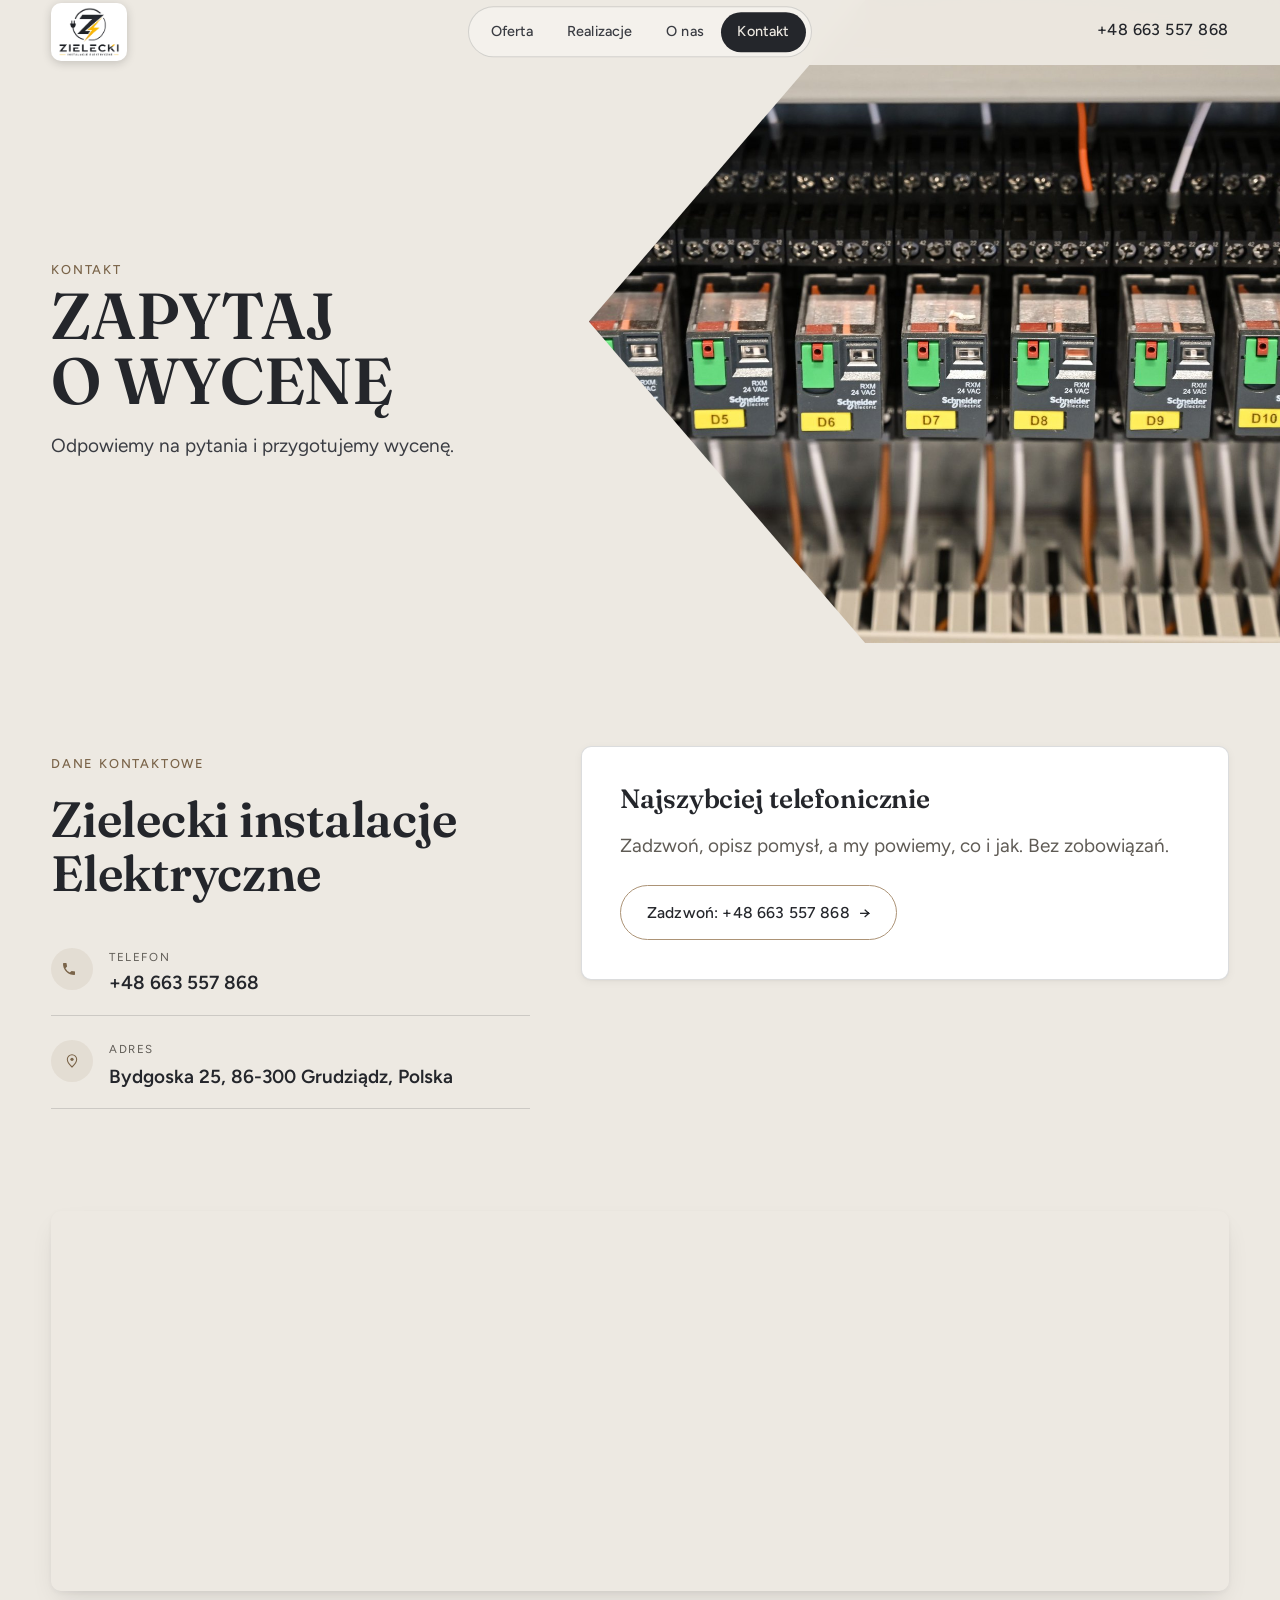
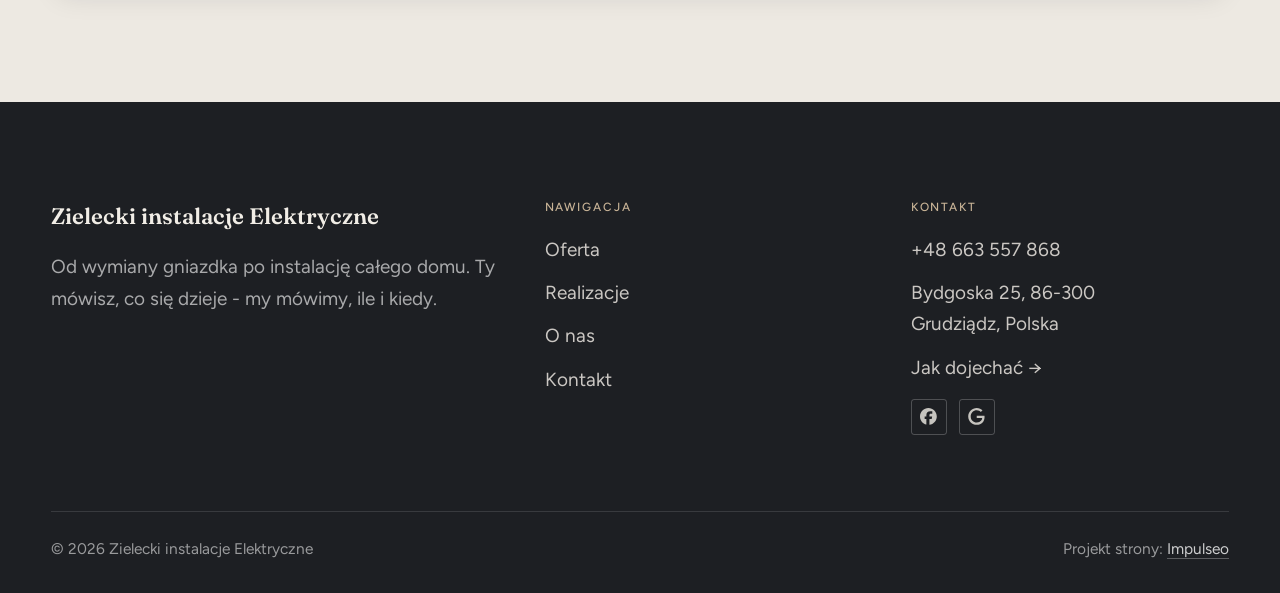
==== commit b1b485fd: "[claude-edit][cmt:a53e4143-27e6-4e16-81eb-b4a4288c298a] Przebudowa wyglądu na wzór klindworthroofing" ====
--- a/kontakt.html
+++ b/kontakt.html
@@ -19,8 +19,10 @@
 <meta name="twitter:card" content="summary_large_image">
 <link rel="preconnect" href="https://fonts.googleapis.com">
 <link rel="preconnect" href="https://fonts.gstatic.com" crossorigin>
-<link href="https://fonts.googleapis.com/css2?family=Sora:wght@600;700;800&family=Manrope:wght@400;500;600&display=swap" rel="stylesheet">
+<link href="https://fonts.googleapis.com/css2?family=Fraunces:opsz,wght@9..144,400;9..144,500;9..144,600&family=Figtree:wght@400;500;600&display=swap" rel="stylesheet">
 <link rel="stylesheet" href="assets/styles.css?v=295d6cc1">
+<link rel="stylesheet" href="assets/klind.css?v=1">
+<meta name="theme-color" content="#ede9e2">
 </head>
 <body>
 
@@ -34,6 +36,7 @@
       <a href="kontakt.html" class="active" aria-current="page">Kontakt</a>
       <a href="tel:+48663557868" class="btn btn-accent">Zadzwoń +48 663 557 868</a>
     </nav>
+    <a class="k-navtel" href="tel:+48663557868">+48 663 557 868</a>
     <button class="nav-toggle" aria-label="Menu"><span></span><span></span><span></span></button>
   </div>
 </header>
--- a/assets/klind.css
+++ b/assets/klind.css
@@ -0,0 +1,237 @@
+/* ============================================================
+   SKÓRKA „BEŻ + GRAFIT" (08.10.2026, prośba Szymona: układ jak klindworthroofing.com)
+   Beżowe tło, grafitowe sekcje, ciepły złoto-beżowy akcent, szeryfowe kapitaliki
+   w nagłówkach, przyciski-pigułki z cienką ramką. Ładowane PO styles.css - wygrywa.
+   Projekt strony: Impulseo (impulseo.pl)
+   ============================================================ */
+:root{
+  --paper:#ede9e2; --paper-2:#e4dfd6; --paper-3:#ddd7cc;
+  --ink:#24262b; --ink-soft:#3a3c42; --muted:#5f5b55;
+  --line:rgba(36,38,43,.16);
+  --accent:#ac9376; --accent-d:#7a6449; --accent-soft:rgba(172,147,118,.14);
+  --accent-text:#7a6449;
+  --dark:#24262b;
+  --k-dark:#24262b; --k-dark-2:#2c2e34; --k-beige:#ede9e2; --k-cream:#f1ede6; --k-gold:#ac9376; --k-gold-l:#c9b497;
+  --font-display:'Fraunces',Georgia,serif;
+  --font-body:'Figtree',system-ui,sans-serif;
+}
+body{background:var(--k-beige);color:var(--ink);font-family:var(--font-body);font-weight:400}
+h1,h2,h3{font-family:var(--font-display);font-weight:600;letter-spacing:-.005em;color:var(--ink)}
+.eyebrow{color:var(--accent-d);font-family:var(--font-body);font-weight:500;letter-spacing:.14em;text-transform:uppercase;font-size:.8rem}
+.eyebrow::before{display:none}
+
+/* ---------- PRZYCISKI = pigułki z cienką ramką ---------- */
+.btn,.k-pill{display:inline-flex;align-items:center;gap:.55rem;border-radius:999px;padding:.85rem 1.6rem;
+  font-family:var(--font-body);font-weight:500;font-size:.98rem;letter-spacing:.01em;text-transform:none;
+  background:transparent;border:1px solid currentColor;box-shadow:none;transition:background .5s var(--img-ease),color .5s var(--img-ease),border-color .5s var(--img-ease)}
+.btn-accent,.btn-accent[data-accent-d]{background:transparent;color:var(--ink);border-color:var(--accent)}
+.btn-accent:hover{background:var(--ink);color:var(--k-beige);border-color:var(--ink)}
+.btn-ghost{color:var(--ink);border-color:var(--line)}
+.btn-ghost:hover{background:var(--ink);color:var(--k-beige);border-color:var(--ink)}
+.k-pill{color:var(--ink);border-color:var(--accent)}
+.k-pill:hover{background:var(--ink);color:var(--k-beige);border-color:var(--ink)}
+.k-dark .k-pill,.k-dark .btn,.cta .btn{color:var(--k-cream);border-color:rgba(201,180,151,.6)}
+.k-dark .k-pill:hover,.k-dark .btn:hover,.cta .btn:hover{background:var(--k-cream);color:var(--k-dark);border-color:var(--k-cream)}
+.btn::after{display:none}
+
+/* ---------- NAWIGACJA: logo | linki w pigułce | telefon ---------- */
+.nav,.nav.nav-solid,.nav.is-stuck{background:color-mix(in srgb,var(--k-beige) 94%,transparent);backdrop-filter:blur(10px);border-bottom:1px solid transparent;box-shadow:none}
+.nav.nav-solid{border-bottom-color:var(--line)}
+.nav::after{display:none}
+.nav-inner{position:relative;height:84px}
+.nav.is-stuck .nav-inner{height:70px}
+.brand-logo{height:58px}
+.nav.is-stuck .brand-logo{height:48px}
+@media(min-width:681px){
+  .nav .nav-links{position:absolute;left:50%;top:50%;translate:-50% -50%;gap:0;padding:.3rem !important;
+    border:1px solid var(--line);border-radius:999px;background:rgba(255,255,255,.35)}
+  .nav .nav-links a:not(.btn-accent){color:var(--ink-soft) !important;font-family:var(--font-body);font-size:.9rem;font-weight:500;
+    text-transform:none;letter-spacing:.01em;padding:.5rem 1.05rem;border-radius:999px}
+  .nav .nav-links a:not(.btn-accent)::after{display:none}
+  .nav .nav-links a:not(.btn-accent):hover,.nav .nav-links a.active:not(.btn-accent){background:var(--ink);color:var(--k-beige) !important}
+  .nav .nav-links a.btn-accent{display:none !important}
+}
+.k-navtel{margin-left:auto;font-family:var(--font-body);font-size:1rem;font-weight:500;letter-spacing:.03em;color:var(--ink);white-space:nowrap;
+  border-bottom:1px solid transparent;padding-bottom:2px;transition:border-color .4s ease,color .4s ease}
+.k-navtel:hover{border-bottom-color:var(--accent);color:var(--ink)}
+@media(max-width:680px){.k-navtel{display:none}}
+@media(min-width:681px) and (max-width:1100px){
+  .nav .nav-links a:not(.btn-accent){padding:.45rem .7rem;font-size:.85rem}
+  .k-navtel{font-size:.92rem}
+}
+.nav .nav-toggle span{background:var(--ink)}
+@media(max-width:680px){
+  .nav-links{background:var(--k-beige);inset:84px 0 auto 0}
+  .nav.is-stuck .nav-links{inset:70px 0 auto 0}
+  .nav .nav-links a:not(.btn-accent){color:var(--ink) !important;text-transform:none;font-size:1.05rem;font-family:var(--font-body)}
+  .nav .nav-links a.btn-accent{color:var(--ink) !important;background:transparent !important;border:1px solid var(--accent) !important;border-radius:999px;text-transform:none;font-size:1rem}
+  .brand-logo{height:46px}
+}
+
+/* ---------- HERO: beż, tekst z lewej, zdjęcie przycięte w grot strzały ---------- */
+.k-hero{position:relative;min-height:100vh;min-height:100svh;background:var(--k-beige);overflow:hidden;display:flex;align-items:center}
+.k-hero-photo{position:absolute;top:0;right:0;bottom:0;width:62%;height:100%;object-fit:cover;
+  clip-path:polygon(0 47%,46% 0,100% 0,100% 100%,62% 100%)}
+.k-hero .wrap{position:relative;z-index:2;padding-top:110px;padding-bottom:70px}
+.k-hero-copy{max-width:min(36rem,48%)}
+.k-hero .k-lic{display:block;font-size:.82rem;letter-spacing:.14em;text-transform:uppercase;color:var(--accent-d);margin-bottom:1.4rem}
+.k-hero h1{font-size:clamp(2.6rem,1.6rem + 3.8vw,5.2rem);line-height:.98;text-transform:uppercase;letter-spacing:-.005em;margin:0 0 1.6rem;font-weight:600}
+.k-hero p{font-size:clamp(1.05rem,1rem + .25vw,1.22rem);color:var(--ink-soft);max-width:30rem;line-height:1.6;margin:0 0 2.1rem}
+.k-hero-acts{display:flex;flex-wrap:wrap;gap:.9rem;align-items:center}
+.k-hero-tel{font-size:1.05rem;font-weight:500;color:var(--ink);border-bottom:1px solid var(--accent);padding-bottom:2px}
+.k-hero-trust{margin-top:2.2rem;font-size:.92rem;color:var(--muted);display:flex;align-items:center;gap:.45rem}
+.k-hero-trust svg{color:var(--accent)}
+@media(max-width:900px){
+  .k-hero{display:block;min-height:0}
+  .k-hero-photo{position:relative;width:100%;height:56vw;min-height:260px;clip-path:polygon(0 0,100% 0,100% 100%,50% 86%,0 100%);display:block}
+  .k-hero .wrap{padding-top:2.4rem;padding-bottom:3.6rem}
+  .k-hero-copy{max-width:none}
+  .k-hero{padding-top:84px}
+}
+
+/* ---------- CIEMNE SEKCJE ---------- */
+.k-dark{background:var(--k-dark);color:rgba(241,237,230,.82)}
+.k-dark h2,.k-dark h3{color:var(--k-cream)}
+.k-dark .eyebrow{color:var(--k-gold-l)}
+.k-sec{padding-block:clamp(5rem,4rem + 5vw,9rem)}
+
+/* co robimy: pionowy podpis + duży akapit + dwie karty */
+.k-what{display:grid;grid-template-columns:auto 1fr;gap:clamp(2rem,5vw,6rem);align-items:start}
+.k-vlabel{writing-mode:vertical-rl;rotate:180deg;font-size:.78rem;letter-spacing:.24em;text-transform:uppercase;color:var(--k-gold-l);
+  display:flex;align-items:center;gap:1rem}
+.k-vlabel::after{content:"";width:1px;height:70px;background:rgba(201,180,151,.5)}
+.k-what-txt{font-family:var(--font-display);font-weight:400;font-size:clamp(1.35rem,1.1rem + 1vw,2.05rem);line-height:1.45;color:var(--k-cream);max-width:34ch;margin:0}
+.k-cards{display:grid;grid-template-columns:1.25fr 1fr;gap:clamp(1.5rem,4vw,4.5rem);margin-top:clamp(3.5rem,6vw,6rem);align-items:start}
+.k-card{display:block;color:inherit}
+.k-card:nth-child(2){margin-top:clamp(3rem,8vw,9rem)}
+.k-card-img{display:block;overflow:hidden;aspect-ratio:4/3}
+.k-card:nth-child(2) .k-card-img{aspect-ratio:4/5}
+.k-card-img img{width:100%;height:100%;object-fit:cover;transition:transform var(--img-dur) var(--img-ease)}
+.k-card:hover .k-card-img img{transform:scale(var(--img-zoom))}
+.k-card-t{display:block;margin-top:1.1rem;font-size:1.05rem;color:var(--k-cream)}
+.k-card-t .arr{display:inline-block;transition:translate .5s var(--img-ease)}
+.k-card:hover .k-card-t .arr{translate:4px 0}
+.k-card-s{display:block;margin-top:.3rem;font-size:.95rem;color:rgba(241,237,230,.62)}
+@media(max-width:760px){
+  .k-what{grid-template-columns:1fr}
+  .k-vlabel{writing-mode:horizontal-tb;rotate:0deg}
+  .k-vlabel::after{width:50px;height:1px}
+  .k-cards{grid-template-columns:1fr}
+  .k-card:nth-child(2){margin-top:0}
+}
+
+/* ogromne słowo-nagłówek (jak „WORK" / „KUDOS") */
+.k-giant{font-family:var(--font-display);font-weight:600;text-transform:uppercase;color:var(--k-cream);text-align:center;
+  font-size:clamp(2.2rem,11.5vw,13.5rem);line-height:.86;letter-spacing:-.01em;margin:0 0 clamp(2.5rem,5vw,4.5rem)}
+
+/* realizacje: szerokie panele z nazwą na zdjęciach */
+.k-work{display:grid;gap:clamp(1.6rem,3vw,3rem)}
+.k-proj{position:relative;display:grid;grid-template-columns:repeat(3,1fr);gap:4px;overflow:hidden;color:inherit}
+.k-proj img{width:100%;aspect-ratio:3/4;object-fit:cover;display:block;transition:transform var(--img-dur) var(--img-ease),filter var(--img-dur) var(--img-ease);filter:brightness(.88)}
+.k-proj:hover img{transform:scale(1.03);filter:brightness(1)}
+.k-proj::before{content:"";position:absolute;inset:0 0 auto 0;height:45%;z-index:1;pointer-events:none;background:linear-gradient(180deg,rgba(20,21,24,.6),rgba(20,21,24,0))}
+.k-proj-name{position:absolute;z-index:2;left:clamp(1.2rem,4vw,3.5rem);top:clamp(1.2rem,3.5vw,3rem);margin:0;
+  font-family:var(--font-display);font-weight:600;text-transform:uppercase;color:var(--k-cream);
+  font-size:clamp(2rem,1rem + 3.6vw,4.4rem);line-height:1;text-shadow:0 2px 24px rgba(0,0,0,.35)}
+.k-proj-sub{position:absolute;z-index:2;left:clamp(1.2rem,4vw,3.5rem);top:calc(clamp(1.2rem,3.5vw,3rem) + clamp(2.3rem,1.2rem + 3.8vw,4.8rem));
+  color:rgba(241,237,230,.88);font-size:.95rem;text-shadow:0 1px 12px rgba(0,0,0,.5)}
+@media(max-width:620px){
+  .k-proj{grid-template-columns:1fr 1fr}
+  .k-proj img:nth-child(n+4){display:none}
+  .k-proj img:nth-of-type(3){display:none}
+}
+.k-center{text-align:center;margin-top:clamp(2.5rem,5vw,4rem)}
+
+/* ---------- OFERTA: beż, wyśrodkowany nagłówek, karuzela kart ---------- */
+.k-svc-head{text-align:center;max-width:46rem;margin:0 auto clamp(2.8rem,5vw,4.5rem)}
+.k-svc-head h2{font-size:clamp(2rem,1.3rem + 2.6vw,3.6rem);line-height:1.12;font-weight:400;margin-top:1rem}
+.k-car{position:relative}
+.k-track{display:grid;grid-auto-flow:column;grid-auto-columns:clamp(280px,34vw,500px);gap:3rem;overflow-x:auto;scroll-snap-type:x mandatory;
+  scrollbar-width:none;padding-bottom:.4rem}
+.k-track::-webkit-scrollbar{display:none}
+.k-slide{scroll-snap-align:start;color:inherit;display:block}
+.k-slide .k-card-img{aspect-ratio:16/9}
+.k-slide .k-card-t{color:var(--ink)}
+.k-slide .k-card-s{color:var(--muted);line-height:1.6}
+.k-slide:hover .k-card-img img{transform:scale(var(--img-zoom))}
+.k-slide:hover .k-card-t .arr{translate:4px 0}
+.k-car-nav{display:flex;gap:.7rem;justify-content:flex-end;margin-bottom:1.4rem}
+.k-arrow{width:52px;height:52px;border-radius:50%;border:1px solid var(--line);background:transparent;color:var(--ink);cursor:pointer;
+  display:grid;place-items:center;font-size:1.1rem;transition:background .4s ease,color .4s ease,border-color .4s ease}
+.k-arrow:hover{background:var(--ink);color:var(--k-beige);border-color:var(--ink)}
+.k-dark .k-arrow{border-color:rgba(241,237,230,.3);color:var(--k-cream)}
+.k-dark .k-arrow:hover{background:var(--k-cream);color:var(--k-dark)}
+.k-prog{position:relative;height:1px;background:var(--line);margin-top:2.6rem}
+.k-prog i{position:absolute;left:0;top:-.5px;height:2px;background:var(--ink);width:30%;transition:left .3s ease,width .3s ease}
+@media(max-width:760px){.k-track{grid-auto-columns:82%;gap:1.4rem}}
+
+/* pas zdjęcia na całą szerokość (stojące tło silnika), wtapiający się w grafit */
+.stopklatka.k-stk{margin:0;height:min(70vh,620px);background:var(--k-dark)}
+.stopklatka.k-stk::after{content:"";position:absolute;inset:auto 0 0 0;height:40%;z-index:1;background:linear-gradient(180deg,rgba(36,38,43,0),var(--k-dark))}
+.stopklatka.k-stk::before{content:"";position:absolute;inset:0 0 auto 0;height:25%;z-index:1;background:linear-gradient(0deg,rgba(237,233,226,0),rgba(237,233,226,.35))}
+@media (max-width:700px){.stopklatka.k-stk{height:42vh;margin:0}}
+
+/* ---------- OPINIE: duży cytat szeryfem + strzałki + gigantyczne słowo ---------- */
+.k-rev{display:grid;grid-template-columns:1fr auto;gap:2rem;align-items:start;margin-bottom:clamp(2rem,5vw,4rem)}
+.k-quotes{position:relative;min-height:15rem}
+.k-quote{margin:0;opacity:0;visibility:hidden;position:absolute;inset:0 0 auto 0;transition:opacity .8s var(--img-ease),visibility .8s}
+.k-quote.on{opacity:1;visibility:visible;position:relative}
+.k-quote blockquote{margin:0;font-family:var(--font-display);font-weight:400;font-size:clamp(1.45rem,1.05rem + 1.7vw,2.6rem);line-height:1.32;color:var(--k-cream);max-width:30ch}
+.k-quote figcaption{margin-top:1.4rem;color:var(--k-gold-l);font-size:.95rem;letter-spacing:.04em}
+.k-rev-nav{display:flex;flex-direction:column;gap:.7rem}
+.k-rev-meta{display:flex;flex-wrap:wrap;align-items:center;gap:1.4rem;margin-top:1rem}
+.k-rev-meta a{color:var(--k-cream);border-bottom:1px solid rgba(201,180,151,.55);padding-bottom:2px;font-size:.95rem}
+.k-rev-meta a:hover{border-color:var(--k-cream)}
+.k-rev-score{display:flex;align-items:center;gap:.5rem;color:rgba(241,237,230,.8);font-size:.95rem}
+.k-rev-score b{font-family:var(--font-display);font-size:1.6rem;color:var(--k-cream);font-weight:600}
+.k-rev-score .st{color:var(--k-gold-l);display:inline-flex;gap:2px}
+.k-dark .k-giant.k-giant-end{margin:clamp(2rem,5vw,4rem) 0 0}
+
+/* ---------- FAQ na beżu ---------- */
+.k-faq .faq-item{background:transparent;border:0;border-bottom:1px solid var(--line);border-radius:0;box-shadow:none}
+.k-faq .faq-item summary{font-family:var(--font-display);font-weight:500;font-size:clamp(1.1rem,1rem + .4vw,1.35rem);color:var(--ink)}
+.k-faq .head h2{font-weight:400;font-size:clamp(2rem,1.3rem + 2.4vw,3.4rem)}
+
+/* ---------- „DZIAŁAJMY RAZEM" + wielki telefon ---------- */
+.k-together{text-align:center}
+.k-together .k-small{display:block;font-size:.82rem;letter-spacing:.24em;text-transform:uppercase;color:var(--k-gold-l);margin-bottom:1.6rem}
+.k-bigtel{display:inline-block;font-family:var(--font-display);font-weight:600;color:var(--k-cream);
+  font-size:clamp(2.3rem,1rem + 6vw,6.4rem);line-height:1;letter-spacing:-.005em;transition:color .5s ease}
+.k-bigtel:hover{color:var(--k-gold-l)}
+.k-together p{margin:1.6rem auto 2.2rem;max-width:40rem;color:rgba(241,237,230,.72)}
+.k-together .k-pill{color:var(--k-cream)}
+
+/* ---------- STOPKA w duchu wzoru ---------- */
+footer{background:#1d1f23;color:rgba(241,237,230,.8)}
+footer .foot-brand .name{font-family:var(--font-display);font-weight:600;letter-spacing:0;color:var(--k-cream)}
+.foot-col h4{color:var(--k-gold-l);font-family:var(--font-body);font-weight:500}
+.foot-col a,.foot-col p{color:rgba(241,237,230,.82)}
+.foot-soc .soc:hover{border-color:var(--k-gold-l)}
+.k-foot-logo{height:64px;width:auto;margin-bottom:1rem;border-radius:8px;background:#fff;padding:4px}
+
+/* ---------- PODSTRONY: nagłówek strony w układzie hero (beż + zdjęcie w grot) ---------- */
+.pagehead{background:var(--k-beige);min-height:62vh;min-height:62svh;align-items:center;border-bottom:0}
+.pagehead::after{display:none}
+.pagehead img{inset:0 0 0 auto;left:auto;right:0;top:0;bottom:0;height:100% !important;max-height:none;width:54%;clip-path:polygon(0 50%,40% 0,100% 0,100% 100%,40% 100%)}
+.pagehead .wrap{color:var(--ink);padding-top:150px;padding-bottom:5rem}
+.pagehead h1{color:var(--ink);text-shadow:none;text-transform:uppercase;font-size:clamp(2.4rem,1.5rem + 3.2vw,4.6rem);line-height:1;max-width:12ch}
+.pagehead .eyebrow{color:var(--accent-d)}
+.pagehead p{color:var(--ink-soft);text-shadow:none;max-width:30rem}
+.pagehead .wrap > *{max-width:min(34rem,42%)}
+@media(max-width:900px){
+  .pagehead{display:block;min-height:0;padding-top:84px}
+  .pagehead img{position:relative;width:100%;height:52vw !important;min-height:220px;clip-path:polygon(0 0,100% 0,100% 100%,50% 86%,0 100%);display:block}
+  .pagehead .wrap{padding-top:2rem;padding-bottom:3rem}
+  .pagehead .wrap > *{max-width:none}
+}
+
+/* ciemne CTA na podstronach */
+.cta{background:var(--k-dark)}
+.cta h2{font-weight:400}
+.cta .btn-light{background:transparent;color:var(--k-cream);border:1px solid rgba(201,180,151,.6)}
+
+/* pasek telefonu na komórce */
+@media(max-width:820px){
+  .sticky-call .sc-call{background:var(--k-dark);color:var(--k-cream)}
+  .sticky-call .sc-quote{background:var(--k-beige);color:var(--ink)}
+}
